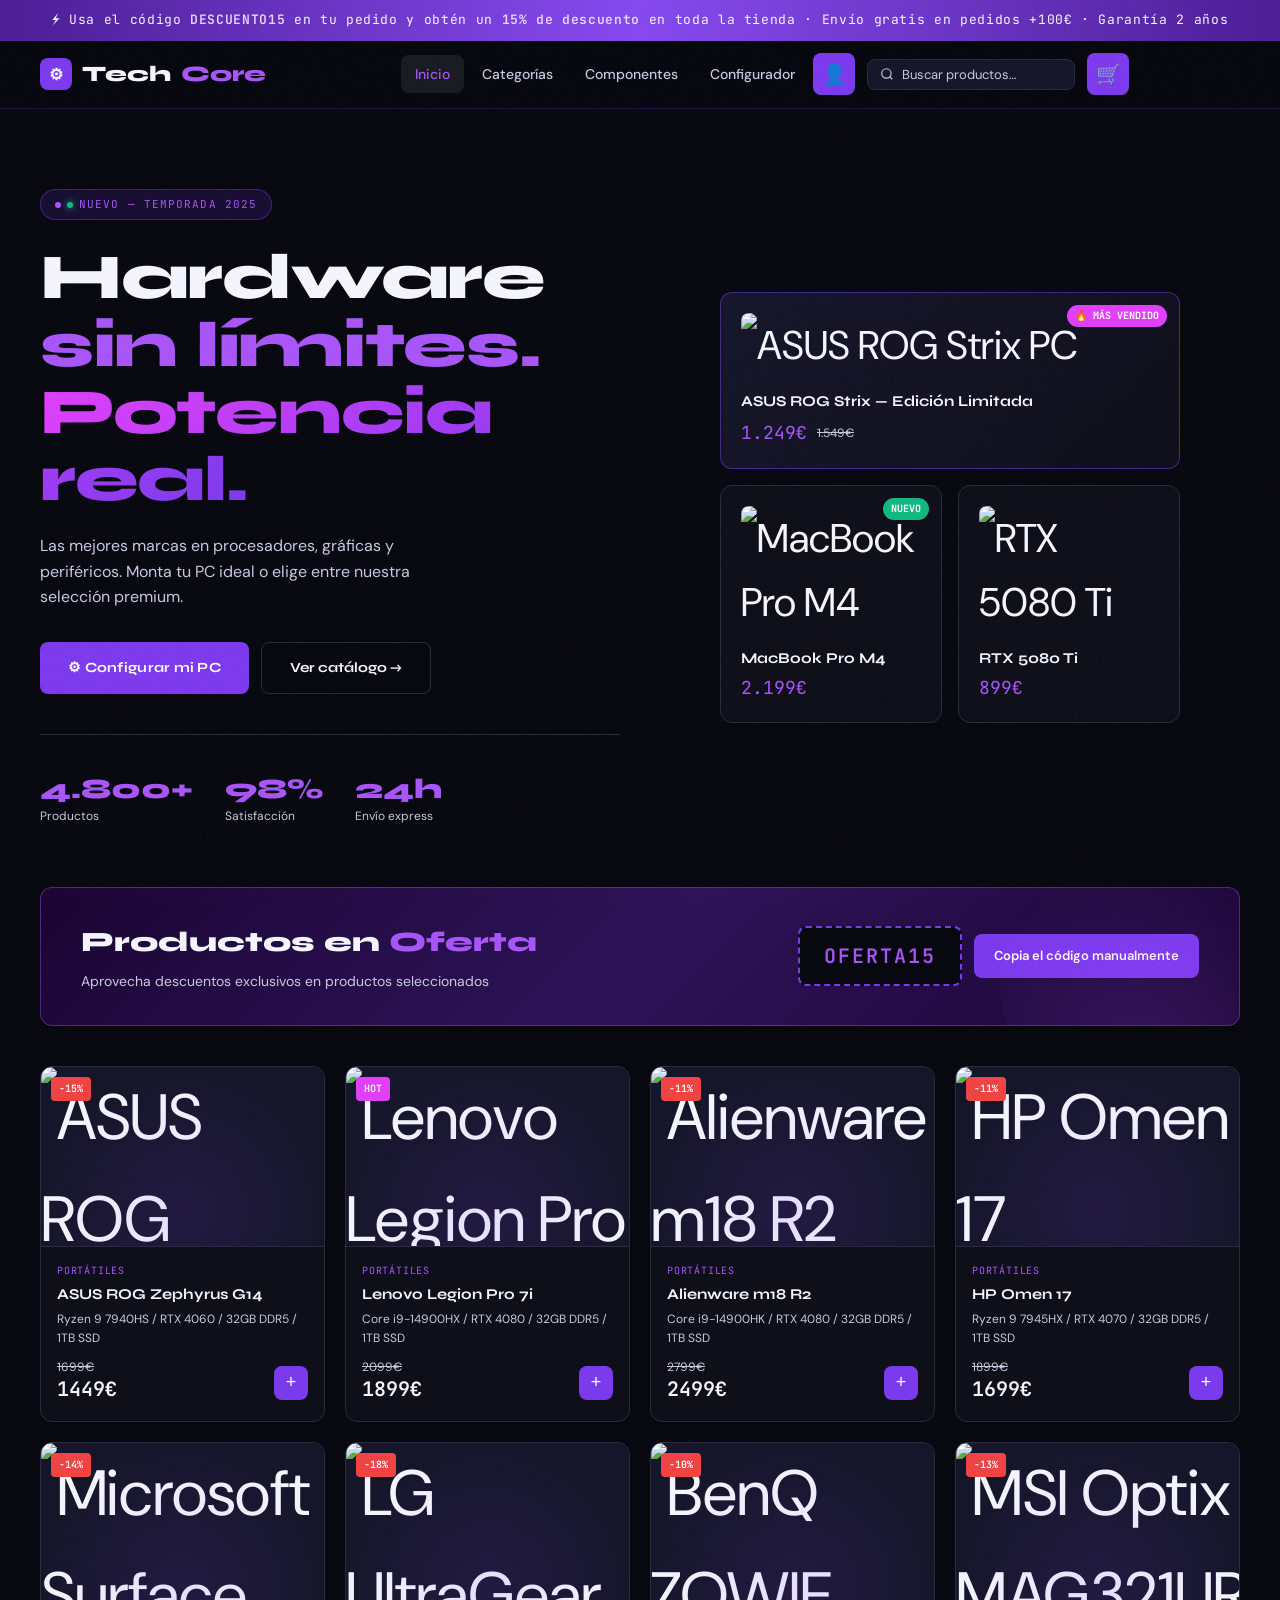
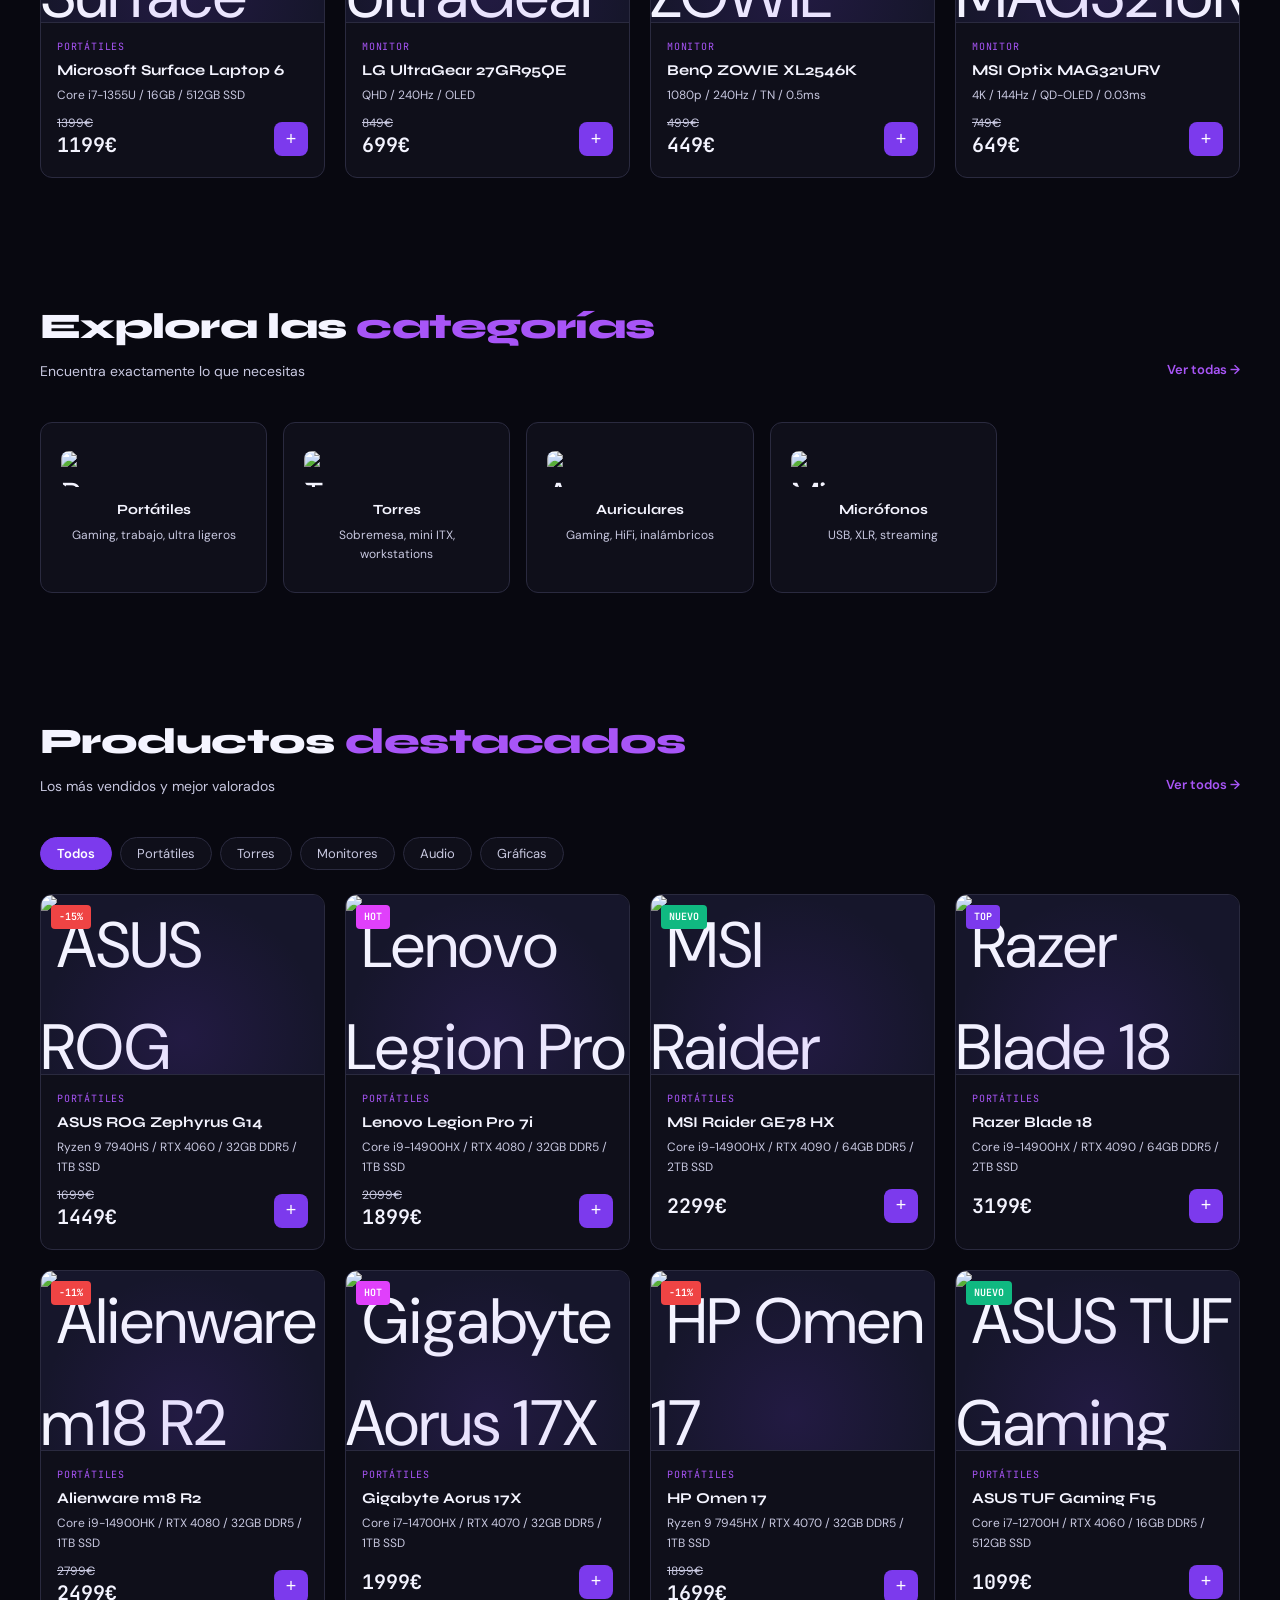
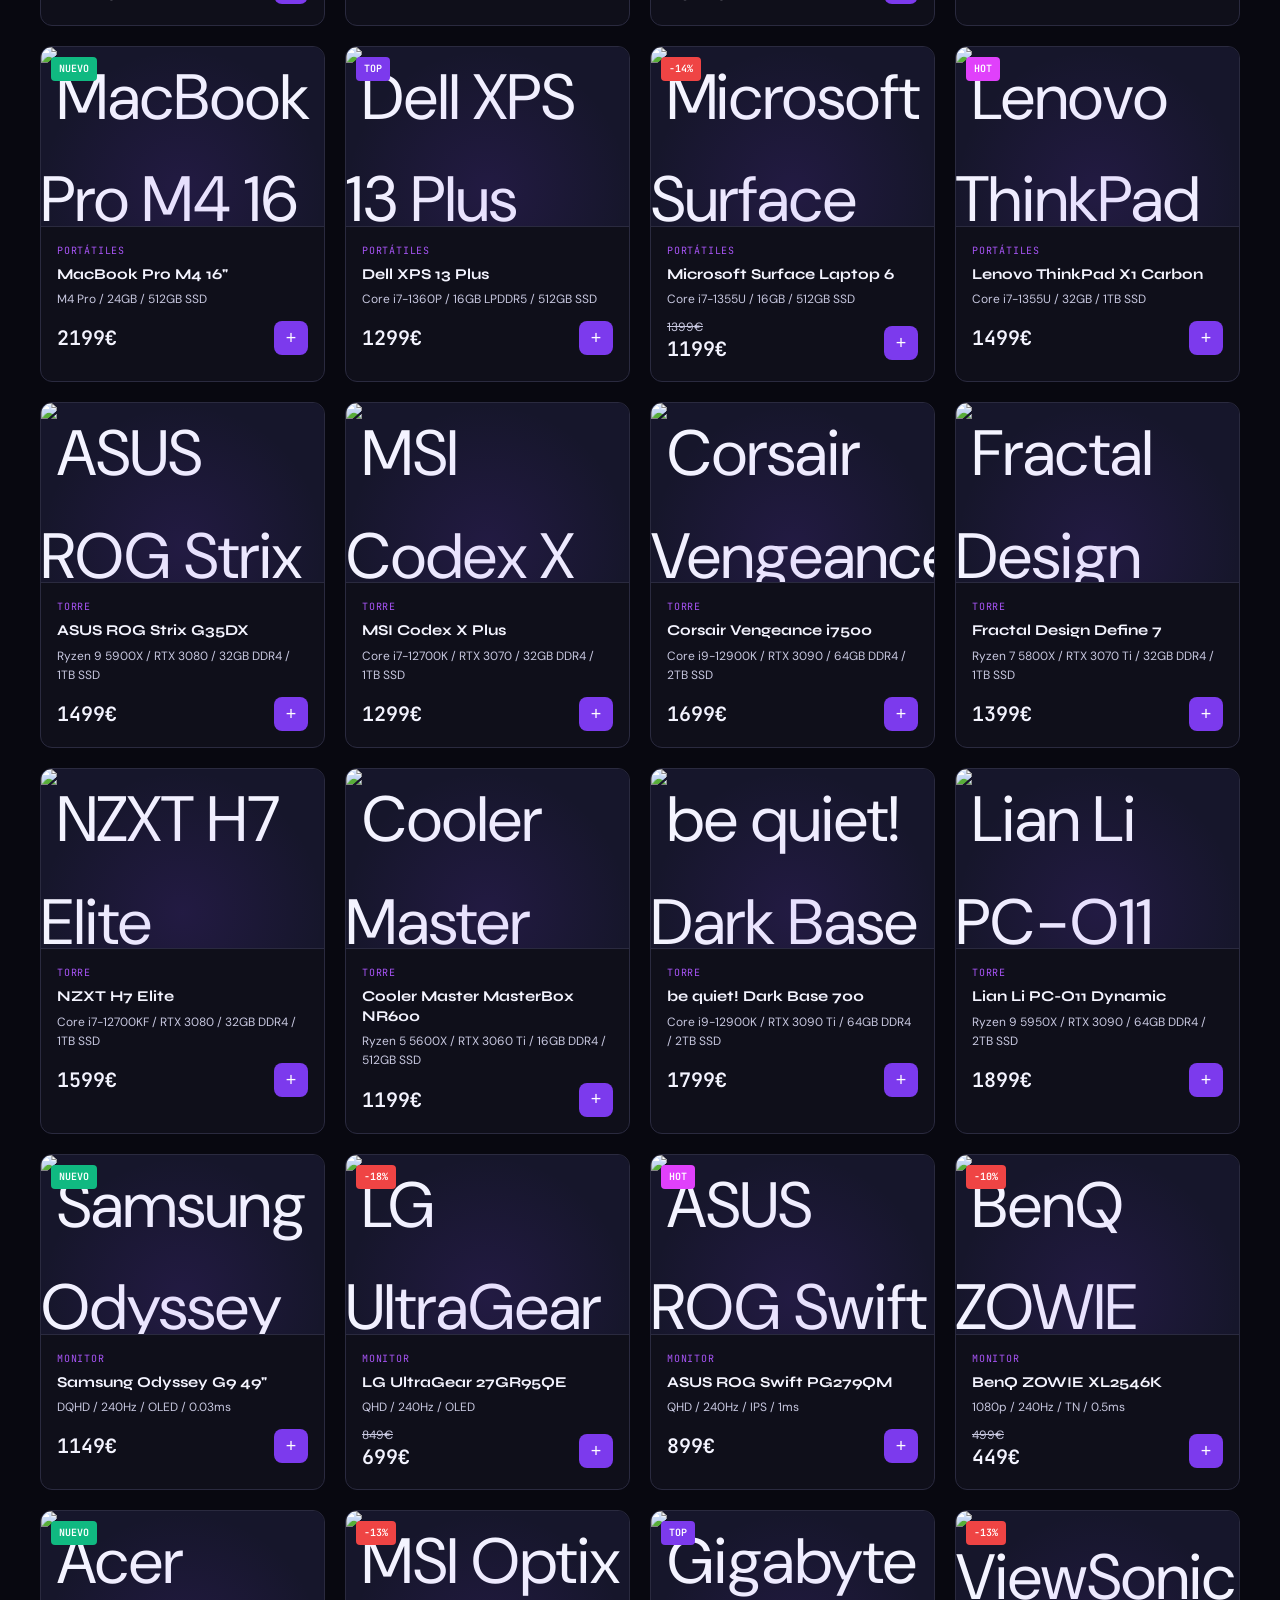
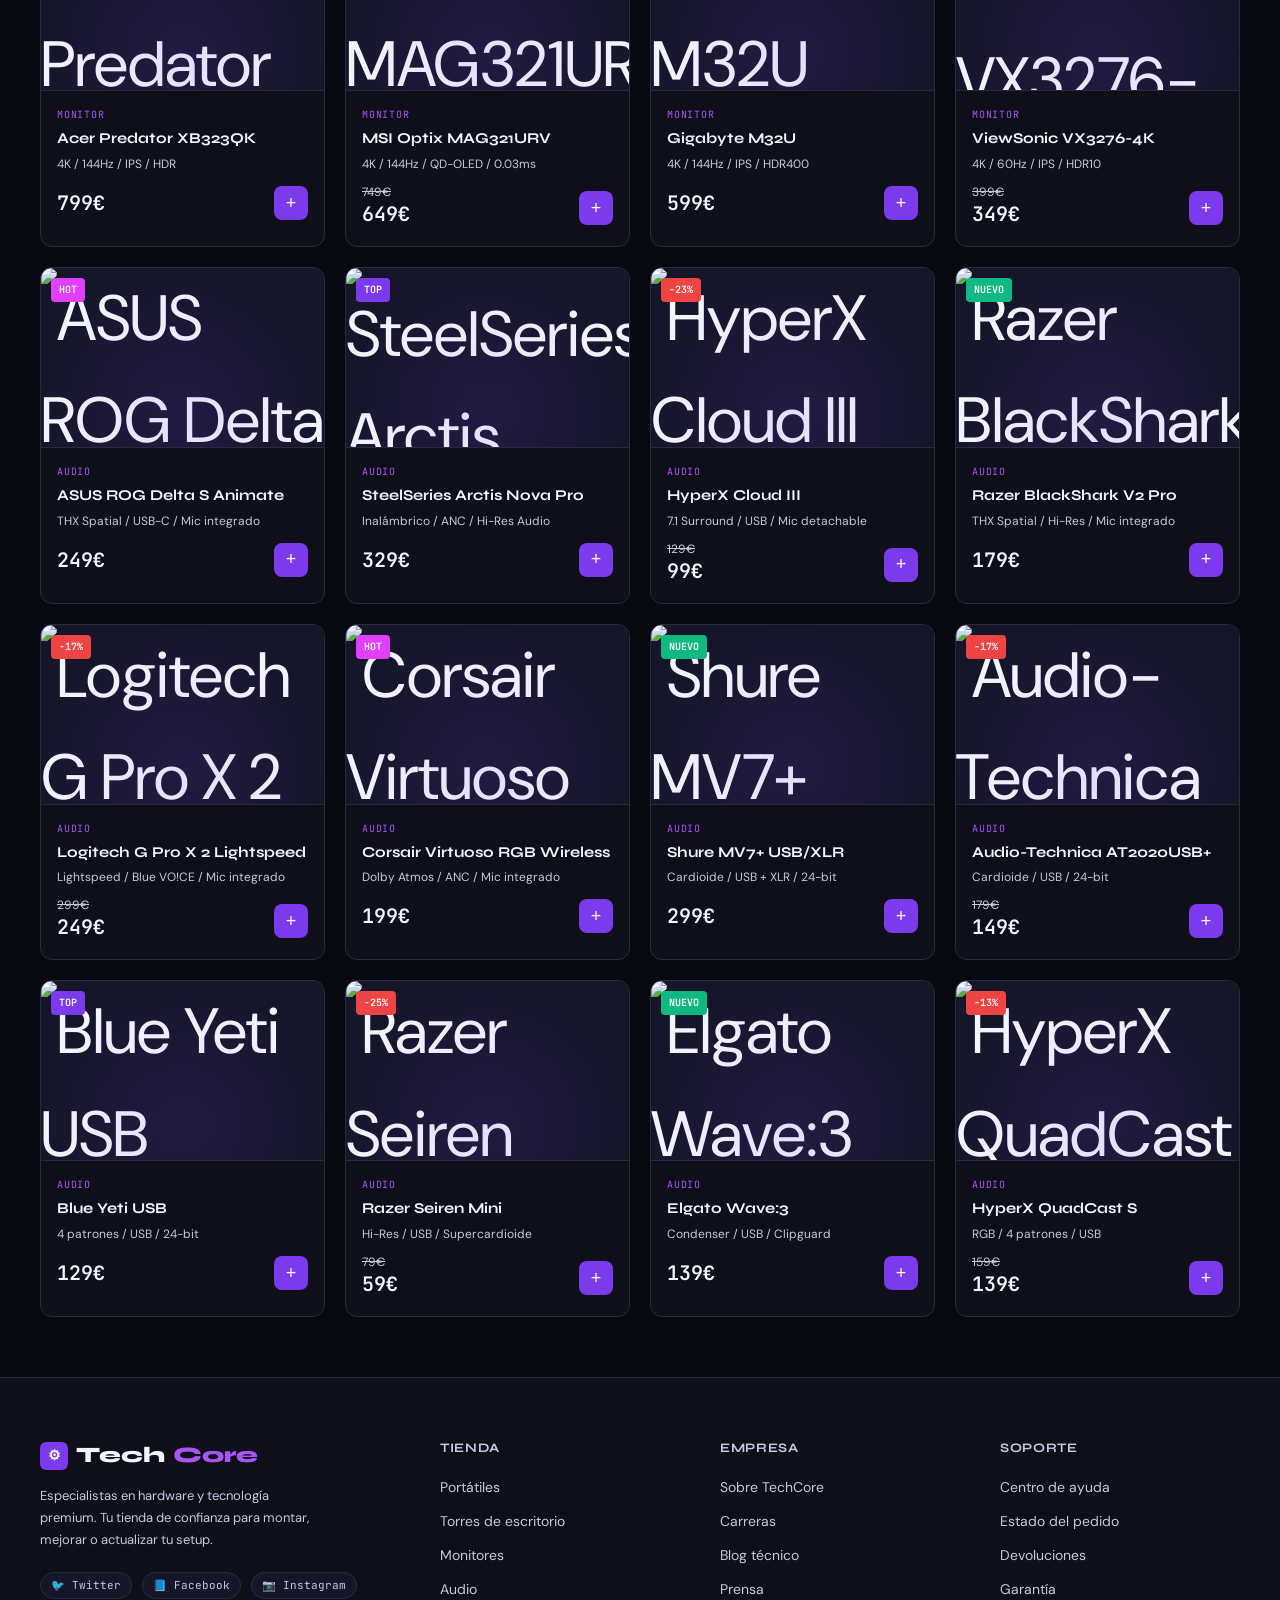
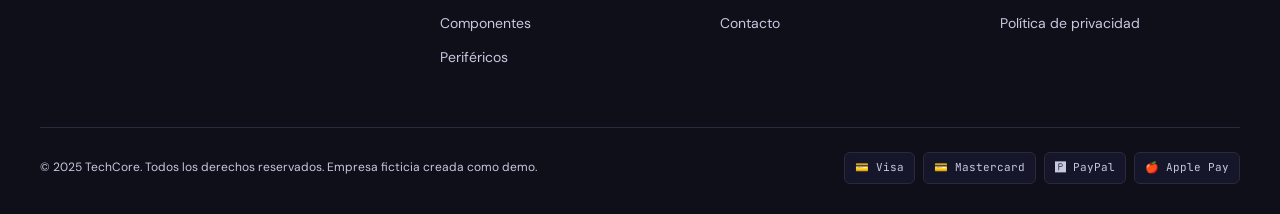
==== index.html @ e8448f56 "subida web" ====
<!DOCTYPE html>
<html lang="es">
<head>
<meta charset="UTF-8">
<meta name="viewport" content="width=device-width, initial-scale=1.0">
<title>TechCore — Hardware Premium</title>
<link rel="preconnect" href="https://fonts.googleapis.com">
<link href="https://fonts.googleapis.com/css2?family=Syne:wght@400;600;700;800&family=DM+Sans:wght@300;400;500&family=JetBrains+Mono:wght@400;600&display=swap" rel="stylesheet">
<link rel="stylesheet" href="header.css">
<style>
  :root {
    --black: #080810;
    --black2: #0f0f1a;
    --black3: #16162b;
    --purple: #7c3aed;
    --purple-light: #9d5af0;
    --purple-glow: #a855f7;
    --purple-dim: #4c1d95;
    --white: #f4f4ff;
    --white-dim: #c8c8e0;
    --gray: #2a2a3f;
    --gray2: #1e1e32;
    --accent: #e040fb;
    --green: #10b981;
    --red: #ef4444;
    --font-display: 'Syne', sans-serif;
    --font-body: 'DM Sans', sans-serif;
    --font-mono: 'JetBrains Mono', monospace;
    --radius: 12px;
    --radius-sm: 8px;
    --shadow: 0 0 40px rgba(124,58,237,0.15);
    --shadow-sm: 0 4px 20px rgba(0,0,0,0.4);
  }

  *, *::before, *::after { box-sizing: border-box; margin: 0; padding: 0; }

  html { scroll-behavior: smooth; }

  body {
    background: var(--black);
    color: var(--white);
    font-family: var(--font-body);
    font-size: 15px;
    line-height: 1.6;
    overflow-x: hidden;
  }

  /* SCROLLBAR */
  ::-webkit-scrollbar { width: 6px; }
  ::-webkit-scrollbar-track { background: var(--black2); }
  ::-webkit-scrollbar-thumb { background: var(--purple); border-radius: 3px; }

  /* ─── NOISE OVERLAY ─── */
  body::before {
    content: '';
    position: fixed;
    inset: 0;
    background-image: url("data:image/svg+xml,%3Csvg viewBox='0 0 256 256' xmlns='http://www.w3.org/2000/svg'%3E%3Cfilter id='noise'%3E%3CfeTurbulence type='fractalNoise' baseFrequency='0.9' numOctaves='4' stitchTiles='stitch'/%3E%3C/filter%3E%3Crect width='100%25' height='100%25' filter='url(%23noise)' opacity='0.04'/%3E%3C/svg%3E");
    pointer-events: none;
    z-index: 9999;
    opacity: 0.4;
  }

  /* ─── PROMO BAR ─── */
  .promo-bar {
    background: linear-gradient(90deg, var(--purple-dim), var(--purple), var(--purple-dim));
    text-align: center;
    padding: 10px 20px;
    font-family: var(--font-mono);
    font-size: 13px;
    letter-spacing: 0.05em;
    color: var(--white);
    position: relative;
    overflow: hidden;
  }
  .promo-bar::before {
    content: '';
    position: absolute;
    inset: 0;
    background: linear-gradient(90deg, transparent, rgba(255,255,255,0.08), transparent);
    animation: shine 3s infinite;
  }
  @keyframes shine {
    0% { transform: translateX(-100%); }
    100% { transform: translateX(100%); }
  }
  .promo-bar span { color: #e9d5ff; font-weight: 600; }

  /* ─── HERO SECTION ─── */
  .hero {
    padding: 80px 40px 60px;
    display: grid;
    grid-template-columns: 1fr 1fr;
    gap: 40px;
    max-width: 1280px;
    margin: 0 auto;
    align-items: center;
    min-height: 580px;
  }

  .hero-text { position: relative; }
  .hero-badge {
    display: inline-flex;
    align-items: center;
    gap: 6px;
    background: rgba(124,58,237,0.15);
    border: 1px solid rgba(124,58,237,0.4);
    border-radius: 100px;
    padding: 6px 14px;
    font-family: var(--font-mono);
    font-size: 11px;
    letter-spacing: 0.1em;
    color: var(--purple-glow);
    text-transform: uppercase;
    margin-bottom: 24px;
  }
  .hero-badge::before {
    content: '';
    width: 6px; height: 6px;
    background: var(--purple-glow);
    border-radius: 50%;
    animation: pulse 2s infinite;
  }
  @keyframes pulse {
    0%, 100% { opacity: 1; transform: scale(1); }
    50% { opacity: 0.4; transform: scale(0.8); }
  }

  .hero-title {
    font-family: var(--font-display);
    font-size: clamp(36px, 5vw, 64px);
    font-weight: 800;
    line-height: 1.05;
    letter-spacing: -0.02em;
    margin-bottom: 20px;
  }
  .hero-title .line2 { color: var(--purple-glow); }
  .hero-title .line3 {
    background: linear-gradient(135deg, var(--accent), var(--purple));
    -webkit-background-clip: text;
    -webkit-text-fill-color: transparent;
    background-clip: text;
  }

  .hero-sub {
    color: var(--white-dim);
    font-size: 16px;
    max-width: 420px;
    margin-bottom: 32px;
  }

  .hero-cta {
    display: flex;
    gap: 12px;
    flex-wrap: wrap;
  }

  .btn-primary {
    background: var(--purple);
    color: white;
    border: none;
    padding: 14px 28px;
    border-radius: var(--radius-sm);
    font-family: var(--font-display);
    font-size: 14px;
    font-weight: 700;
    cursor: pointer;
    text-decoration: none;
    display: inline-flex;
    align-items: center;
    gap: 8px;
    transition: all 0.2s;
    letter-spacing: 0.02em;
  }
  .btn-primary:hover {
    background: var(--purple-light);
    transform: translateY(-2px);
    box-shadow: 0 8px 30px rgba(124,58,237,0.4);
  }

  .btn-secondary {
    background: transparent;
    color: var(--white);
    border: 1px solid var(--gray);
    padding: 14px 28px;
    border-radius: var(--radius-sm);
    font-family: var(--font-display);
    font-size: 14px;
    font-weight: 700;
    cursor: pointer;
    text-decoration: none;
    display: inline-flex;
    align-items: center;
    gap: 8px;
    transition: all 0.2s;
  }
  .btn-secondary:hover { border-color: var(--purple); color: var(--purple-glow); }

  .hero-stats {
    display: flex;
    gap: 32px;
    margin-top: 40px;
    padding-top: 40px;
    border-top: 1px solid var(--gray);
  }
  .hero-stat .val {
    font-family: var(--font-display);
    font-size: 28px;
    font-weight: 800;
    color: var(--purple-glow);
    line-height: 1;
  }
  .hero-stat .label { font-size: 12px; color: var(--white-dim); margin-top: 4px; }

  .hero-visual {
    position: relative;
    display: flex;
    align-items: center;
    justify-content: center;
  }

  .hero-card-grid {
    display: grid;
    grid-template-columns: 1fr 1fr;
    gap: 16px;
    width: 100%;
    max-width: 460px;
  }

  .hero-product-card {
    background: var(--black2);
    border: 1px solid var(--gray);
    border-radius: var(--radius);
    padding: 20px;
    cursor: pointer;
    transition: all 0.25s;
    position: relative;
    overflow: hidden;
  }
  .hero-product-card::before {
    content: '';
    position: absolute;
    inset: 0;
    background: linear-gradient(135deg, rgba(124,58,237,0.08), transparent);
    opacity: 0;
    transition: opacity 0.25s;
  }
  .hero-product-card:hover {
    border-color: var(--purple);
    transform: translateY(-4px);
    box-shadow: var(--shadow);
  }
  .hero-product-card:hover::before { opacity: 1; }
  .hero-product-card.featured {
    grid-column: span 2;
    border-color: rgba(124,58,237,0.5);
    background: linear-gradient(135deg, var(--black3), var(--black2));
  }

  .hpc-emoji { font-size: 40px; margin-bottom: 12px; display: block; }
  .hpc-name { font-family: var(--font-display); font-size: 15px; font-weight: 700; margin-bottom: 4px; }
  .hpc-price { font-family: var(--font-mono); font-size: 18px; color: var(--purple-glow); }
  .hpc-old { font-size: 12px; color: var(--white-dim); text-decoration: line-through; }
  .hpc-badge {
    position: absolute;
    top: 12px; right: 12px;
    background: var(--accent);
    color: white;
    font-size: 10px;
    font-weight: 700;
    padding: 3px 8px;
    border-radius: 100px;
    font-family: var(--font-mono);
  }
  .hpc-add {
    background: var(--purple);
    border: none;
    color: white;
    padding: 7px 14px;
    border-radius: 6px;
    font-size: 12px;
    font-weight: 600;
    cursor: pointer;
    margin-top: 10px;
    transition: background 0.2s;
    font-family: var(--font-body);
  }
  .hpc-add:hover { background: var(--purple-light); }

  /* ─── DISCOUNT SECTION ─── */
  .discount-section {
    margin: 0 40px 60px;
    max-width: 1280px;
    margin-left: auto;
    margin-right: auto;
    padding: 0 40px;
  }

  .discount-banner {
    background: linear-gradient(135deg, #1a0533, #2d1458, #1a0533);
    border: 1px solid rgba(168,85,247,0.4);
    border-radius: var(--radius);
    padding: 32px 40px;
    display: flex;
    align-items: center;
    justify-content: space-between;
    gap: 24px;
    position: relative;
    overflow: hidden;
  }
  .discount-banner::after {
    content: '';
    position: absolute;
    width: 300px; height: 300px;
    background: radial-gradient(circle at 50% 80%, rgba(168,85,247,0.2) 0%, transparent 70%);
    right: -60px; top: -60px;
    border-radius: 50%;
  }

  .discount-left h2 {
    font-family: var(--font-display);
    font-size: 28px;
    font-weight: 800;
    margin-bottom: 6px;
  }
  .discount-left h2 span { color: var(--purple-glow); }
  .discount-left p { color: var(--white-dim); font-size: 14px; }

  .discount-code-box {
    display: flex;
    align-items: center;
    gap: 12px;
  }
  .code-display {
    background: var(--black);
    border: 2px dashed var(--purple);
    border-radius: var(--radius-sm);
    padding: 12px 24px;
    font-family: var(--font-mono);
    font-size: 20px;
    font-weight: 600;
    letter-spacing: 0.1em;
    color: var(--purple-glow);
  }
  .code-copy {
    background: var(--purple);
    border: none;
    color: white;
    padding: 12px 20px;
    border-radius: var(--radius-sm);
    cursor: pointer;
    font-family: var(--font-body);
    font-size: 13px;
    font-weight: 600;
    transition: all 0.2s;
  }
  .code-copy:hover { background: var(--purple-light); }

  /* ─── SECTION HEADER ─── */
  .section-wrap {
    max-width: 1280px;
    margin: 0 auto;
    padding: 60px 40px;
  }

  .section-header {
    display: flex;
    align-items: flex-end;
    justify-content: space-between;
    margin-bottom: 40px;
    gap: 20px;
  }
  .section-header h2 {
    font-family: var(--font-display);
    font-size: clamp(24px, 3vw, 36px);
    font-weight: 800;
    letter-spacing: -0.02em;
  }
  .section-header h2 span { color: var(--purple-glow); }
  .section-header p { color: var(--white-dim); font-size: 14px; margin-top: 4px; }
  .section-header a {
    color: var(--purple-glow);
    text-decoration: none;
    font-size: 13px;
    font-weight: 600;
    flex-shrink: 0;
    display: flex;
    align-items: center;
    gap: 4px;
    border-bottom: 1px solid transparent;
    transition: border-color 0.2s;
  }
  .section-header a:hover { border-color: var(--purple-glow); }

  /* ─── CATEGORIES ─── */
  .cat-grid {
    display: grid;
    grid-template-columns: repeat(5, 1fr);
    gap: 16px;
  }

  .cat-card {
    background: var(--black2);
    border: 1px solid var(--gray);
    border-radius: var(--radius);
    padding: 28px 20px;
    text-align: center;
    cursor: pointer;
    transition: all 0.25s;
    text-decoration: none;
    color: inherit;
    display: block;
  }
  .cat-card:hover {
    border-color: var(--purple);
    background: var(--black3);
    transform: translateY(-4px);
    box-shadow: var(--shadow);
  }
  .cat-card .cat-icon {
    font-size: 36px;
    margin-bottom: 12px;
    display: block;
    filter: grayscale(0);
    transition: transform 0.25s;
  }
  .cat-card:hover .cat-icon { transform: scale(1.15); }
  .cat-card h3 { font-family: var(--font-display); font-size: 14px; font-weight: 700; }
  .cat-card p { color: var(--white-dim); font-size: 12px; margin-top: 4px; }
  .cat-card.has-sub { position: relative; }
  .cat-sub-badge {
    position: absolute;
    top: 10px; right: 10px;
    background: var(--purple-dim);
    color: var(--purple-glow);
    font-size: 9px;
    font-family: var(--font-mono);
    padding: 2px 6px;
    border-radius: 4px;
    font-weight: 600;
  }

  /* ─── PRODUCTS GRID ─── */
  .products-grid {
    display: grid;
    grid-template-columns: repeat(4, 1fr);
    gap: 20px;
  }

  .product-card {
    background: var(--black2);
    border: 1px solid var(--gray);
    border-radius: var(--radius);
    overflow: hidden;
    transition: all 0.25s;
    cursor: pointer;
    position: relative;
  }
  .product-card:hover {
    border-color: var(--purple);
    transform: translateY(-4px);
    box-shadow: var(--shadow);
  }
  .product-card .img-area {
    background: var(--black3);
    height: 180px;
    display: flex;
    align-items: center;
    justify-content: center;
    font-size: 64px;
    border-bottom: 1px solid var(--gray);
    position: relative;
    overflow: hidden;
  }
  .product-card .img-area::after {
    content: '';
    position: absolute;
    inset: 0;
    background: radial-gradient(circle at 50% 80%, rgba(124,58,237,0.12), transparent 70%);
  }
  .product-card .p-badge {
    position: absolute;
    top: 10px; left: 10px;
    font-size: 10px;
    font-family: var(--font-mono);
    font-weight: 600;
    padding: 4px 8px;
    border-radius: 4px;
    z-index: 1;
  }
  .p-badge.sale { background: var(--red); color: white; }
  .p-badge.new { background: var(--green); color: white; }
  .p-badge.hot { background: var(--accent); color: white; }
  .p-badge.top { background: var(--purple); color: white; }

  .product-card .p-info { padding: 16px; }
  .product-card .p-cat {
    font-size: 10px;
    font-family: var(--font-mono);
    color: var(--purple-glow);
    letter-spacing: 0.08em;
    text-transform: uppercase;
    margin-bottom: 6px;
  }
  .product-card .p-name {
    font-family: var(--font-display);
    font-size: 15px;
    font-weight: 700;
    margin-bottom: 6px;
    line-height: 1.3;
  }
  .product-card .p-spec { font-size: 12px; color: var(--white-dim); margin-bottom: 12px; }
  .product-card .p-price-row {
    display: flex;
    align-items: center;
    justify-content: space-between;
    flex-wrap: wrap;
    gap: 8px;
  }
  .p-price {
    font-family: var(--font-mono);
    font-size: 20px;
    font-weight: 600;
    color: var(--white);
  }
  .p-old {
    font-size: 12px;
    color: var(--white-dim);
    text-decoration: line-through;
    display: block;
    line-height: 1;
  }
  .add-cart-btn {
    background: var(--purple);
    border: none;
    color: white;
    width: 34px; height: 34px;
    border-radius: var(--radius-sm);
    cursor: pointer;
    display: flex;
    align-items: center;
    justify-content: center;
    font-size: 18px;
    transition: all 0.2s;
    flex-shrink: 0;
  }
  .add-cart-btn:hover { background: var(--purple-light); transform: scale(1.1); }

  /* ─── FOOTER ─── */
  footer {
    background: var(--black2);
    border-top: 1px solid var(--gray);
    padding: 60px 40px 30px;
  }
  .footer-inner {
    max-width: 1280px;
    margin: 0 auto;
  }
  .footer-top {
    display: grid;
    grid-template-columns: 1.5fr 1fr 1fr 1fr;
    gap: 40px;
    margin-bottom: 48px;
  }
  .footer-brand .footer-logo {
    font-family: var(--font-display);
    font-size: 22px;
    font-weight: 800;
    margin-bottom: 12px;
    display: flex;
    align-items: center;
    gap: 8px;
  }
  .footer-logo .logo-core { color: var(--purple-glow); }
  .footer-brand p { font-size: 13px; color: var(--white-dim); max-width: 280px; line-height: 1.7; }
  .footer-col h4 {
    font-family: var(--font-display);
    font-size: 13px;
    font-weight: 700;
    letter-spacing: 0.05em;
    text-transform: uppercase;
    color: var(--white-dim);
    margin-bottom: 16px;
  }
  .footer-col ul { list-style: none; }
  .footer-col ul li { margin-bottom: 10px; }
  .footer-col ul li a {
    color: var(--white-dim);
    text-decoration: none;
    font-size: 14px;
    transition: color 0.2s;
  }
  .footer-col ul li a:hover { color: var(--purple-glow); }
  .footer-bottom {
    border-top: 1px solid var(--gray);
    padding-top: 24px;
    display: flex;
    justify-content: space-between;
    align-items: center;
    flex-wrap: wrap;
    gap: 12px;
  }
  .footer-bottom p { font-size: 12px; color: var(--white-dim); }
  .footer-badges {
    display: flex;
    gap: 8px;
  }
  .footer-badge {
    background: var(--black3);
    border: 1px solid var(--gray);
    border-radius: 6px;
    padding: 6px 10px;
    font-size: 11px;
    color: var(--white-dim);
    font-family: var(--font-mono);
  }

  /* ─── RESPONSIVE ─── */
  @media (max-width: 1100px) {
    .cat-grid { grid-template-columns: repeat(3, 1fr); }
    .products-grid { grid-template-columns: repeat(3, 1fr); }
  }

  @media (max-width: 860px) {
    nav { padding: 0 20px; gap: 12px; }
    .nav-links { display: none; }
    .search-bar { display: none; }
    .hero { grid-template-columns: 1fr; padding: 40px 20px; min-height: auto; }
    .hero-visual { display: none; }
    .hero-card-grid { grid-template-columns: 1fr 1fr; max-width: 100%; }
    .discount-banner { flex-direction: column; padding: 24px 20px; text-align: center; }
    .section-wrap { padding: 40px 20px; }
    .cat-grid { grid-template-columns: repeat(2, 1fr); }
    .products-grid { grid-template-columns: repeat(2, 1fr); }
    .footer-top { grid-template-columns: 1fr 1fr; }
  }

  @media (max-width: 480px) {
    .hero-title { font-size: 32px; }
    .products-grid { grid-template-columns: 1fr; }
    .cat-grid { grid-template-columns: repeat(2, 1fr); }
    .cart-panel { width: 100vw; }
    .hero-card-grid { grid-template-columns: 1fr; }
    .hero-product-card.featured { grid-column: span 1; }
  }

  /* ─── UTILITY ─── */
  .glow-dot {
    width: 6px; height: 6px;
    background: var(--green);
    border-radius: 50%;
    box-shadow: 0 0 6px var(--green);
    display: inline-block;
    flex-shrink: 0;
  }

  .separator {
    border: none;
    border-top: 1px solid var(--gray);
    margin: 0;
  }

  .chip {
    display: inline-flex;
    align-items: center;
    gap: 4px;
    background: var(--black3);
    border: 1px solid var(--gray);
    border-radius: 100px;
    padding: 4px 10px;
    font-size: 11px;
    font-family: var(--font-mono);
    color: var(--white-dim);
  }

  /* Mobile nav toggle */
  .mobile-menu-btn {
    display: none;
    background: var(--black3);
    border: 1px solid var(--gray);
    color: var(--white);
    width: 42px; height: 42px;
    border-radius: var(--radius-sm);
    cursor: pointer;
    align-items: center;
    justify-content: center;
    font-size: 20px;
  }
  @media (max-width: 860px) { .mobile-menu-btn { display: flex; } }

  /* Filter tabs */
  .filter-tabs {
    display: flex;
    gap: 8px;
    margin-bottom: 24px;
    flex-wrap: wrap;
  }
  .filter-tab {
    background: var(--black2);
    border: 1px solid var(--gray);
    color: var(--white-dim);
    padding: 7px 16px;
    border-radius: 100px;
    font-size: 13px;
    cursor: pointer;
    transition: all 0.2s;
    font-family: var(--font-body);
  }
  .filter-tab:hover { border-color: var(--purple); color: var(--white); }
  .filter-tab.active {
    background: var(--purple);
    border-color: var(--purple);
    color: white;
    font-weight: 600;
  }

  /* Scroll reveal */
  .reveal {
    opacity: 0;
    transform: translateY(24px);
    transition: opacity 0.5s ease, transform 0.5s ease;
  }
  .reveal.visible { opacity: 1; transform: translateY(0); }

  /* ─── CART MODAL ─── */
  .cart-overlay {
    position: fixed;
    inset: 0;
    background: rgba(0,0,0,0.7);
    backdrop-filter: blur(8px);
    z-index: 5000;
    display: flex;
    align-items: flex-start;
    justify-content: flex-end;
    opacity: 0;
    pointer-events: none;
    transition: opacity 0.3s;
  }
  .cart-overlay.open { opacity: 1; pointer-events: all; }

  .cart-panel {
    background: var(--black2);
    width: 400px;
    height: 100vh;
    border-left: 1px solid var(--gray);
    display: flex;
    flex-direction: column;
    transform: translateX(100%);
    transition: transform 0.3s cubic-bezier(0.4, 0, 0.2, 1);
    overflow: hidden;
  }
  .cart-overlay.open .cart-panel { transform: translateX(0); }

  .cart-head {
    padding: 20px 24px;
    border-bottom: 1px solid var(--gray);
    display: flex;
    align-items: center;
    justify-content: space-between;
  }
  .cart-head h3 { font-family: var(--font-display); font-size: 18px; font-weight: 800; }
  .cart-close {
    background: var(--black3);
    border: 1px solid var(--gray);
    color: var(--white);
    width: 32px; height: 32px;
    border-radius: var(--radius-sm);
    cursor: pointer;
    display: flex; align-items: center; justify-content: center;
    font-size: 18px;
    transition: all 0.2s;
  }
  .cart-close:hover { border-color: var(--purple); color: var(--purple-glow); }

  .cart-items {
    flex: 1;
    overflow-y: auto;
    padding: 16px 24px;
  }
  .cart-empty {
    text-align: center;
    padding: 60px 20px;
    color: var(--white-dim);
  }
  .cart-empty .empty-icon { font-size: 48px; margin-bottom: 12px; }
  .cart-empty p { font-size: 14px; }

  .cart-item {
    display: flex;
    gap: 12px;
    padding: 12px 0;
    border-bottom: 1px solid rgba(255,255,255,0.05);
    align-items: flex-start;
  }
  .cart-item .ci-icon {
    width: 52px; height: 52px;
    background: var(--black3);
    border: 1px solid var(--gray);
    border-radius: var(--radius-sm);
    display: flex;
    align-items: center;
    justify-content: center;
    font-size: 24px;
    flex-shrink: 0;
  }
  .cart-item .ci-info { flex: 1; }
  .cart-item .ci-name { font-family: var(--font-display); font-size: 14px; font-weight: 700; margin-bottom: 4px; }
  .cart-item .ci-price { font-family: var(--font-mono); font-size: 14px; color: var(--purple-glow); }
  .cart-item .ci-qty {
    display: flex;
    align-items: center;
    gap: 8px;
    margin-top: 8px;
  }
  .qty-btn {
    background: var(--black3);
    border: 1px solid var(--gray);
    color: var(--white);
    width: 24px; height: 24px;
    border-radius: 4px;
    cursor: pointer;
    display: flex; align-items: center; justify-content: center;
    font-size: 14px;
    transition: border-color 0.2s;
  }
  .qty-btn:hover { border-color: var(--purple); }
  .qty-num { font-family: var(--font-mono); font-size: 13px; min-width: 20px; text-align: center; }
  .ci-remove {
    background: none;
    border: none;
    color: var(--white-dim);
    cursor: pointer;
    font-size: 16px;
    padding: 4px;
    transition: color 0.2s;
    align-self: center;
  }
  .ci-remove:hover { color: var(--red); }

  .cart-footer {
    padding: 20px 24px;
    border-top: 1px solid var(--gray);
  }
  .cart-coupon {
    display: flex;
    gap: 8px;
    margin-bottom: 16px;
  }
  .cart-coupon input {
    flex: 1;
    background: var(--black3);
    border: 1px solid var(--gray);
    border-radius: var(--radius-sm);
    color: var(--white);
    padding: 9px 12px;
    font-family: var(--font-mono);
    font-size: 12px;
    outline: none;
    text-transform: uppercase;
    transition: border-color 0.2s;
  }
  .cart-coupon input:focus { border-color: var(--purple); }
  .cart-coupon input.valid { border-color: var(--green); }
  .cart-coupon button {
    background: var(--black3);
    border: 1px solid var(--gray);
    color: var(--white);
    padding: 9px 14px;
    border-radius: var(--radius-sm);
    cursor: pointer;
    font-size: 12px;
    font-weight: 600;
    transition: all 0.2s;
  }
  .cart-coupon button:hover { border-color: var(--purple); }

  .cart-total {
    display: flex;
    justify-content: space-between;
    align-items: center;
    margin-bottom: 16px;
  }
  .cart-total-label { font-family: var(--font-display); font-weight: 700; font-size: 16px; }
  .cart-total-val { font-family: var(--font-mono); font-size: 24px; font-weight: 600; }
  .cart-discount-msg {
    font-size: 12px;
    color: var(--green);
    font-family: var(--font-mono);
    margin-bottom: 12px;
    display: none;
  }
  .cart-discount-msg.visible { display: block; }

  .checkout-btn {
    width: 100%;
    background: linear-gradient(135deg, var(--purple), var(--purple-light));
    border: none;
    color: white;
    padding: 16px;
    border-radius: var(--radius-sm);
    font-family: var(--font-display);
    font-size: 16px;
    font-weight: 800;
    cursor: pointer;
    transition: all 0.2s;
  }
  .checkout-btn:hover {
    box-shadow: 0 8px 30px rgba(124,58,237,0.5);
    transform: translateY(-1px);
  }

  /* ─── TOAST ─── */
  .toast {
    position: fixed;
    bottom: 24px;
    right: 24px;
    background: var(--black2);
    border: 1px solid var(--purple);
    border-radius: var(--radius);
    padding: 12px 20px;
    font-family: var(--font-body);
    font-size: 14px;
    color: var(--white);
    z-index: 9000;
    display: flex;
    align-items: center;
    gap: 10px;
    transform: translateY(80px);
    opacity: 0;
    transition: all 0.3s cubic-bezier(0.4, 0, 0.2, 1);
    box-shadow: 0 8px 30px rgba(0,0,0,0.4);
  }
  .toast.show { transform: translateY(0); opacity: 1; }
  .toast .toast-icon { font-size: 18px; }
</style>
</head>
<body>

<div id="site-header"></div>



<!-- HERO -->
<section id="inicio" class="hero">
  <div class="hero-text reveal">
    <div class="hero-badge">
      <span class="glow-dot"></span>
      Nuevo — Temporada 2025
    </div>
    <h1 class="hero-title">
      Hardware<br>
      <span class="line2">sin límites.</span><br>
      <span class="line3">Potencia real.</span>
    </h1>
    <p class="hero-sub">
      Las mejores marcas en procesadores, gráficas y periféricos. Monta tu PC ideal o elige entre nuestra selección premium.
    </p>
    <div class="hero-cta">
      <a href="configurador.html" class="btn-primary">⚙ Configurar mi PC</a>
      <a href="categorias.html" class="btn-secondary">Ver catálogo →</a>
    </div>
    <div class="hero-stats">
      <div class="hero-stat">
        <div class="val">4.800+</div>
        <div class="label">Productos</div>
      </div>
      <div class="hero-stat">
        <div class="val">98%</div>
        <div class="label">Satisfacción</div>
      </div>
      <div class="hero-stat">
        <div class="val">24h</div>
        <div class="label">Envío express</div>
      </div>
    </div>
  </div>

  <div class="hero-visual reveal">
    <div class="hero-card-grid">
      <div class="hero-product-card featured">
        <span class="hpc-badge">🔥 MÁS VENDIDO</span>
        <img src="https://laptopmedia.com/wp-content/uploads/2023/01/3-4-e1672813305688.jpg" alt="ASUS ROG Strix PC" class="hpc-emoji" style="width:100%; height:auto; border-radius:8px; margin-bottom:12px;">
        <div class="hpc-name">ASUS ROG Strix — Edición Limitada</div>
        <div style="display:flex;align-items:center;gap:10px;margin-top:6px">
          <div class="hpc-price">1.249€</div>
          <div class="hpc-old">1.549€</div>
        </div>
      </div>
      <div class="hero-product-card">
        <span class="hpc-badge" style="background:var(--green)">NUEVO</span>
        <img src="https://cdn.mos.cms.futurecdn.net/iX27XYGnXkrcuVwFFAfmxf.jpg" alt="MacBook Pro M4" class="hpc-emoji" style="width:100%; height:auto; border-radius:8px; margin-bottom:12px;">
        <div class="hpc-name">MacBook Pro M4</div>
        <div class="hpc-price">2.199€</div>
      </div>
      <div class="hero-product-card">
        <img src="https://storage-asset.msi.com/global/picture/news/2025/vga/expert-20250805-2.jpg" alt="RTX 5080 Ti" class="hpc-emoji" style="width:100%; height:auto; border-radius:8px; margin-bottom:12px;">
        <div class="hpc-name">RTX 5080 Ti</div>
        <div class="hpc-price">899€</div>
      </div>
    </div>
  </div>
</section>

<!-- DISCOUNT BANNER -->
<div id="ofertas" class="discount-section">
  <div class="discount-banner reveal">
    <div class="discount-left">
      <h2>Productos en <span>Oferta</span></h2>
      <p>Aprovecha descuentos exclusivos en productos seleccionados</p>
    </div>
    <div class="discount-code-box">
      <div class="code-display">OFERTA15</div>
      <div class="code-copy" style="cursor:default;">Copia el código manualmente</div>
    </div>
  </div>

  <!-- OFFER PRODUCTS GRID -->
  <div class="products-grid reveal" id="offersGrid" style="margin-top: 40px;">
    <!-- Products inserted by JS -->
  </div>
</div>

<!-- CATEGORIES -->
<section id="categorias" class="section-wrap">
  <div class="section-header reveal">
    <div>
      <h2>Explora las <span>categorías</span></h2>
      <p>Encuentra exactamente lo que necesitas</p>
    </div>
    <a href="categorias.html">Ver todas →</a>
  </div>

  <div class="cat-grid reveal" id="laptops">
    <a class="cat-card" href="categorias.html?cat=laptop">
      <img src="https://images.unsplash.com/photo-1517336714731-489689fd1ca8?auto=format&fit=crop&w=300&q=80" alt="Portátiles" class="cat-icon" style="width:36px; height:36px; border-radius:8px; object-fit:cover;">
      <h3>Portátiles</h3>
      <p>Gaming, trabajo, ultra ligeros</p>
    </a>
    <a class="cat-card" href="categorias.html?cat=desktop" id="torres">
      <img src="https://images.unsplash.com/photo-1587202372775-e229f172b9d7?auto=format&fit=crop&w=300&q=80" alt="Torres" class="cat-icon" style="width:36px; height:36px; border-radius:8px; object-fit:cover;">
      <h3>Torres</h3>
      <p>Sobremesa, mini ITX, workstations</p>
    </a>
    <a class="cat-card" href="categorias.html?cat=auriculares">
      <img src="https://m.media-amazon.com/images/I/51nhrPNl63L._AC_.jpg" alt="Auriculares" class="cat-icon" style="width:36px; height:36px; border-radius:8px; object-fit:cover;">
      <h3>Auriculares</h3>
      <p>Gaming, HiFi, inalámbricos</p>
    </a>
    <a class="cat-card" href="categorias.html?cat=microfonos" id="audio">
      <img src="https://m.media-amazon.com/images/I/71QclY4ig4L._AC_SL1500_.jpg" alt="Micrófonos" class="cat-icon" style="width:36px; height:36px; border-radius:8px; object-fit:cover;">
      <h3>Micrófonos</h3>
      <p>USB, XLR, streaming</p>
    </a>
  </div>
</section>

<!-- FEATURED PRODUCTS -->
<section id="productos" class="section-wrap">
  <div class="section-header reveal">
    <div>
      <h2>Productos <span>destacados</span></h2>
      <p>Los más vendidos y mejor valorados</p>
    </div>
    <a href="categorias.html">Ver todos →</a>
  </div>

  <div class="filter-tabs reveal">
    <button class="filter-tab active" onclick="filterProducts('all', this)">Todos</button>
    <button class="filter-tab" onclick="filterProducts('laptop', this)">Portátiles</button>
    <button class="filter-tab" onclick="filterProducts('desktop', this)">Torres</button>
    <button class="filter-tab" onclick="filterProducts('monitor', this)">Monitores</button>
    <button class="filter-tab" onclick="filterProducts('audio', this)">Audio</button>
    <button class="filter-tab" onclick="filterProducts('gpu', this)">Gráficas</button>
  </div>

  <div class="products-grid reveal" id="productsGrid">
    <!-- Products inserted by JS -->
  </div>
</section>

<!-- FOOTER -->
<footer>
  <div class="footer-inner">
    <div class="footer-top">
      <div class="footer-brand">
        <div class="footer-logo">
          <span style="background:var(--purple);width:28px;height:28px;border-radius:6px;display:flex;align-items:center;justify-content:center;font-size:14px">⚙</span>
          Tech<span class="logo-core">Core</span>
        </div>
        <p>Especialistas en hardware y tecnología premium. Tu tienda de confianza para montar, mejorar o actualizar tu setup.</p>
        <div style="display:flex;gap:10px;margin-top:20px">
          <span class="chip">🐦 Twitter</span>
          <span class="chip">📘 Facebook</span>
          <span class="chip">📷 Instagram</span>
        </div>
      </div>
      <div class="footer-col">
        <h4>Tienda</h4>
        <ul>
          <li><a href="categorias.html">Portátiles</a></li>
          <li><a href="categorias.html">Torres de escritorio</a></li>
          <li><a href="categorias.html">Monitores</a></li>
          <li><a href="categorias.html">Audio</a></li>
          <li><a href="componentes.html">Componentes</a></li>
          <li><a href="categorias.html">Periféricos</a></li>
        </ul>
      </div>
      <div class="footer-col">
        <h4>Empresa</h4>
        <ul>
          <li><a href="#">Sobre TechCore</a></li>
          <li><a href="#">Carreras</a></li>
          <li><a href="#">Blog técnico</a></li>
          <li><a href="#">Prensa</a></li>
          <li><a href="#">Contacto</a></li>
        </ul>
      </div>
      <div class="footer-col">
        <h4>Soporte</h4>
        <ul>
          <li><a href="#">Centro de ayuda</a></li>
          <li><a href="#">Estado del pedido</a></li>
          <li><a href="#">Devoluciones</a></li>
          <li><a href="#">Garantía</a></li>
          <li><a href="#">Política de privacidad</a></li>
        </ul>
      </div>
    </div>
    <div class="footer-bottom">
      <p>© 2025 TechCore. Todos los derechos reservados. Empresa ficticia creada como demo.</p>
      <div class="footer-badges">
        <span class="footer-badge">💳 Visa</span>
        <span class="footer-badge">💳 Mastercard</span>
        <span class="footer-badge">🅿 PayPal</span>
        <span class="footer-badge">🍎 Apple Pay</span>
      </div>
    </div>
  </div>
</footer>

<!-- TOAST -->
<div class="toast" id="toast">
  <span class="toast-icon" id="toastIcon">✅</span>
  <span id="toastMsg">Producto añadido</span>
</div>

<script>
/* ═══════════════════════════════════════════════
   DATA
═══════════════════════════════════════════════ */
const products = [
  // LAPTOPS - Gaming
  { id:1, name:'ASUS ROG Zephyrus G14', cat:'laptop', icon:'💻', price:1449, oldPrice:1699, spec:'Ryzen 9 7940HS / RTX 4060 / 32GB DDR5 / 1TB SSD', badge:'sale', badgeText:'−15%', img:'https://assetsio.reedpopcdn.com/asus-rog-zephyrus-g14-2022-(1).jpg?width=1920&height=1920&fit=bounds&quality=80&format=jpg&auto=webp' },
  { id:2, name:'Lenovo Legion Pro 7i', cat:'laptop', icon:'💻', price:1899, oldPrice:2099, spec:'Core i9-14900HX / RTX 4080 / 32GB DDR5 / 1TB SSD', badge:'hot', badgeText:'HOT', img:'https://owp.klarna.com/product/1280x1280/3261898207/Lenovo-Legion-Pro-7i-16-Inch-Gaming-Laptop.jpg?ph=true' },
  { id:3, name:'MSI Raider GE78 HX', cat:'laptop', icon:'💻', price:2299, spec:'Core i9-14900HX / RTX 4090 / 64GB DDR5 / 2TB SSD', badge:'new', badgeText:'NUEVO', img:'https://asset.msi.com/resize/image/global/product/product_1672908802e6dc93a38aafea06fc3188ccfcba12cf.png62405b38c58fe0f07fcef2367d8a9ba1/1024.png' },
  { id:4, name:'Razer Blade 18', cat:'laptop', icon:'💻', price:3199, spec:'Core i9-14900HX / RTX 4090 / 64GB DDR5 / 2TB SSD', badge:'top', badgeText:'TOP', img:'https://d2cdo4blch85n8.cloudfront.net/wp-content/uploads/2024/05/Razer-Blade-18-Gaming-Laptop-2024.jpg' },
  { id:5, name:'Alienware m18 R2', cat:'laptop', icon:'💻', price:2499, oldPrice:2799, spec:'Core i9-14900HK / RTX 4080 / 32GB DDR5 / 1TB SSD', badge:'sale', badgeText:'−11%', img:'https://m.media-amazon.com/images/I/71cXdhZg-BL._AC_.jpg' },
  { id:6, name:'Gigabyte Aorus 17X', cat:'laptop', icon:'💻', price:1999, spec:'Core i7-14700HX / RTX 4070 / 32GB DDR5 / 1TB SSD', badge:'hot', badgeText:'HOT', img:'https://bridge2list.co.uk/wp-content/uploads/2025/03/gigabyte-aorus-17x-azf-gaming-laptop-173-inch-240hz-qhd-i9-13980hx-rtx.jpg' },
  { id:7, name:'HP Omen 17', cat:'laptop', icon:'💻', price:1699, oldPrice:1899, spec:'Ryzen 9 7945HX / RTX 4070 / 32GB DDR5 / 1TB SSD', badge:'sale', badgeText:'−11%', img:'https://laptopmedia.com/wp-content/uploads/2017/11/HP-OMEN-17.jpg' },
  { id:8, name:'ASUS TUF Gaming F15', cat:'laptop', icon:'💻', price:1099, spec:'Core i7-12700H / RTX 4060 / 16GB DDR5 / 512GB SSD', badge:'new', badgeText:'NUEVO', img:'https://media.karousell.com/media/photos/products/2026/4/12/asus_tuf_f15_gaming_laptop_i5__1775961272_47eb7e34_progressive.jpg' },

  // LAPTOPS - Business/Ultrabook
  { id:9, name:'MacBook Pro M4 16"', cat:'laptop', icon:'💻', price:2199, spec:'M4 Pro / 24GB / 512GB SSD', badge:'new', badgeText:'NUEVO', img:'https://helios-i.mashable.com/imagery/reviews/03QvKJtPc89dI0PqdpvDTlP/images-9.fill.size_2000x1125.v1730960601.jpg' },
  { id:10, name:'Dell XPS 13 Plus', cat:'laptop', icon:'💻', price:1299, spec:'Core i7-1360P / 16GB LPDDR5 / 512GB SSD', badge:'top', badgeText:'TOP', img:'https://www.img4.cz/www/img/imgsticode?code=NOTD52190' },
  { id:11, name:'Microsoft Surface Laptop 6', cat:'laptop', icon:'💻', price:1199, oldPrice:1399, spec:'Core i7-1355U / 16GB / 512GB SSD', badge:'sale', badgeText:'−14%', img:'https://www.notebookcheck.net/fileadmin/Notebooks/News/_nc4/surface-laptop-6-for-business-header.jpg' },
  { id:12, name:'Lenovo ThinkPad X1 Carbon', cat:'laptop', icon:'💻', price:1499, spec:'Core i7-1355U / 32GB / 1TB SSD', badge:'hot', badgeText:'HOT', img:'https://www.notebookcheck.net/fileadmin/Notebooks/Lenovo/ThinkPad_X1_Carbon_Gen_13_Aura_Edition/thinkpad_X1Carbon_G13_teaser.JPG' },

  // DESKTOPS - Prebuilt PCs
  { id:13, name:'ASUS ROG Strix G35DX', cat:'desktop', icon:'🖥', price:1499, spec:'Ryzen 9 5900X / RTX 3080 / 32GB DDR4 / 1TB SSD', img:'https://content.etilize.com/Alternate-Image1/1067116835.jpg' },
  { id:14, name:'MSI Codex X Plus', cat:'desktop', icon:'🖥', price:1299, spec:'Core i7-12700K / RTX 3070 / 32GB DDR4 / 1TB SSD', img:'https://asset.msi.com/resize/image/global/product/product_6_20181017114758_5bc6b0eece530.png62405b38c58fe0f07fcef2367d8a9ba1/1024.png' },
  { id:15, name:'Corsair Vengeance i7500', cat:'desktop', icon:'🖥', price:1699, spec:'Core i9-12900K / RTX 3090 / 64GB DDR4 / 2TB SSD', img:'https://m.media-amazon.com/images/I/71l88OBZLIL.jpg' },
  { id:16, name:'Fractal Design Define 7', cat:'desktop', icon:'🖥', price:1399, spec:'Ryzen 7 5800X / RTX 3070 Ti / 32GB DDR4 / 1TB SSD', img:'https://media.ldlc.com/r1600/ld/products/00/05/61/02/LD0005610251_2.jpg' },
  { id:17, name:'NZXT H7 Elite', cat:'desktop', icon:'🖥', price:1599, spec:'Core i7-12700KF / RTX 3080 / 32GB DDR4 / 1TB SSD', img:'https://images10.newegg.com/BizIntell/item/Cables/Cables%20-%20Internal%20Power%20Cables/2AM-000T-001T6/a1.jpg' },
  { id:18, name:'Cooler Master MasterBox NR600', cat:'desktop', icon:'🖥', price:1199, spec:'Ryzen 5 5600X / RTX 3060 Ti / 16GB DDR4 / 512GB SSD', img:'https://storage.tweakreviews.com/keyboard/Cooler%20Master%20Masterbox%20NR600/Masterbox%20NR600%20miditower.jpg' },
  { id:19, name:'be quiet! Dark Base 700', cat:'desktop', icon:'🖥', price:1799, spec:'Core i9-12900K / RTX 3090 Ti / 64GB DDR4 / 2TB SSD', img:'https://tse1.mm.bing.net/th/id/OIP.SBnN6tvtjKWsyl2w121_rQHaHa?rs=1&pid=ImgDetMain&o=7&rm=3' },
  { id:20, name:'Lian Li PC-O11 Dynamic', cat:'desktop', icon:'🖥', price:1899, spec:'Ryzen 9 5950X / RTX 3090 / 64GB DDR4 / 2TB SSD', img:'https://tse4.mm.bing.net/th/id/OIP.mrz97mxk0AlHutozBQdPIgHaHa?rs=1&pid=ImgDetMain&o=7&rm=3' },

  // MONITORES
  { id:21, name:'Samsung Odyssey G9 49"', cat:'monitor', icon:'🖥️', price:1149, spec:'DQHD / 240Hz / OLED / 0.03ms', badge:'new', badgeText:'NUEVO', img:'https://th.bing.com/th/id/R.18b4a7dc637f2612ae71ccf3a44dc25a?rik=zXwElwTJieFxTQ&pid=ImgRaw&r=0' },
  { id:22, name:'LG UltraGear 27GR95QE', cat:'monitor', icon:'🖥️', price:699, oldPrice:849, spec:'QHD / 240Hz / OLED', badge:'sale', badgeText:'−18%', img:'https://www.bhphotovideo.com/images/images2500x2500/lg_27gr95qe_b_27_ultragear_curved_oled_1745626.jpg' },
  { id:23, name:'ASUS ROG Swift PG279QM', cat:'monitor', icon:'🖥️', price:899, spec:'QHD / 240Hz / IPS / 1ms', badge:'hot', badgeText:'HOT', img:'https://th.bing.com/th/id/R.8899de576d1b400d04172de4d40abf09?rik=8iraJTUMkGSr0w&pid=ImgRaw&r=0' },
  { id:24, name:'BenQ ZOWIE XL2546K', cat:'monitor', icon:'🖥️', price:449, oldPrice:499, spec:'1080p / 240Hz / TN / 0.5ms', badge:'sale', badgeText:'−10%', img:'https://brain-images-ssl.cdn.dixons.com/4/9/10218894/u_10218894.jpg' },
  { id:25, name:'Acer Predator XB323QK', cat:'monitor', icon:'🖥️', price:799, spec:'4K / 144Hz / IPS / HDR', badge:'new', badgeText:'NUEVO', img:'https://m.media-amazon.com/images/I/71lbP9qNQmL._AC_SL1500_.jpg' },
  { id:26, name:'MSI Optix MAG321URV', cat:'monitor', icon:'🖥️', price:649, oldPrice:749, spec:'4K / 144Hz / QD-OLED / 0.03ms', badge:'sale', badgeText:'−13%', img:'https://asset.msi.com/resize/image/global/product/product_3_20181015114811_5bc40dfbad38d.png62405b38c58fe0f07fcef2367d8a9ba1/1024.png' },
  { id:27, name:'Gigabyte M32U', cat:'monitor', icon:'🖥️', price:599, spec:'4K / 144Hz / IPS / HDR400', badge:'top', badgeText:'TOP', img:'https://m.media-amazon.com/images/I/71PqY4-jbHL._AC_SL1500_.jpg' },
  { id:28, name:'ViewSonic VX3276-4K', cat:'monitor', icon:'🖥️', price:349, oldPrice:399, spec:'4K / 60Hz / IPS / HDR10', badge:'sale', badgeText:'−13%', img:'https://tse2.mm.bing.net/th/id/OIP.EqW_55Ru8C0rGkZNd_136QHaGi?rs=1&pid=ImgDetMain&o=7&rm=3' },

  // AUDIO - Auriculares
  { id:29, name:'ASUS ROG Delta S Animate', cat:'audio', icon:'🎧', price:249, spec:'THX Spatial / USB-C / Mic integrado', badge:'hot', badgeText:'HOT', img:'https://dlcdnwebimgs.asus.com/files/media/56004EC5-EB0C-4DEA-84C0-4FE7CF03E79E/V1/img/delta/spec-delta-s.png' },
  { id:30, name:'SteelSeries Arctis Nova Pro', cat:'audio', icon:'🎧', price:329, spec:'Inalámbrico / ANC / Hi-Res Audio', badge:'top', badgeText:'TOP', img:'https://m.media-amazon.com/images/I/71fz1tjzJUL._AC_SX679_.jpg' },
  { id:31, name:'HyperX Cloud III', cat:'audio', icon:'🎧', price:99, oldPrice:129, spec:'7.1 Surround / USB / Mic detachable', badge:'sale', badgeText:'−23%', img:'https://m.media-amazon.com/images/I/81dkzD4hxIL.jpg' },
  { id:32, name:'Razer BlackShark V2 Pro', cat:'audio', icon:'🎧', price:179, spec:'THX Spatial / Hi-Res / Mic integrado', badge:'new', badgeText:'NUEVO', img:'https://i5.walmartimages.com/seo/Razer-BlackShark-V2-Pro-Wireless-PC-Gaming-Headset-2-4GHz-BT-HyperSpeed-Wireless-70Hr-Battery-320g-Black_2810111a-1c86-4fe4-919c-51b9fa48cd4a.425eb5fb130f8059899fab21f848df21.png' },
  { id:33, name:'Logitech G Pro X 2 Lightspeed', cat:'audio', icon:'🎧', price:249, oldPrice:299, spec:'Lightspeed / Blue VO!CE / Mic integrado', badge:'sale', badgeText:'−17%', img:'https://www.bhphotovideo.com/images/images1500x1500/logitech_g_981_001268_pro_x_2_wireless_1763227.jpg' },
  { id:34, name:'Corsair Virtuoso RGB Wireless', cat:'audio', icon:'🎧', price:199, spec:'Dolby Atmos / ANC / Mic integrado', badge:'hot', badgeText:'HOT', img:'https://help.corsair.com/hc/article_attachments/360072361352/VIRTUOSO_RGB_wireless_-_carbon.png' },

  // AUDIO - Micrófonos
  { id:35, name:'Shure MV7+ USB/XLR', cat:'audio', icon:'🎙️', price:299, spec:'Cardioide / USB + XLR / 24-bit', badge:'new', badgeText:'NUEVO', img:'https://th.bing.com/th/id/R.1426aedcd27dadfe82610e894aec13b2?rik=xZYys5QKirV8Yg&pid=ImgRaw&r=0' },
  { id:36, name:'Audio-Technica AT2020USB+', cat:'audio', icon:'🎙️', price:149, oldPrice:179, spec:'Cardioide / USB / 24-bit', badge:'sale', badgeText:'−17%', img:'https://static.univers-sons.com/img/library/zoom/84/US/84737_1.jpg' },
  { id:37, name:'Blue Yeti USB', cat:'audio', icon:'🎙️', price:129, spec:'4 patrones / USB / 24-bit', badge:'top', badgeText:'TOP', img:'https://d1aeri3ty3izns.cloudfront.net/media/66/669964/1200/preview.jpg' },
  { id:38, name:'Razer Seiren Mini', cat:'audio', icon:'🎙️', price:59, oldPrice:79, spec:'Hi-Res / USB / Supercardioide', badge:'sale', badgeText:'−25%', img:'https://m.media-amazon.com/images/I/61YZnYlPi+L.jpg' },
  { id:39, name:'Elgato Wave:3', cat:'audio', icon:'🎙️', price:139, spec:'Condenser / USB / Clipguard', badge:'new', badgeText:'NUEVO', img:'https://th.bing.com/th/id/R.d656b2c641fdf64a2aa697bb48af5c7a?rik=EUzyTjzGTbGi6Q&pid=ImgRaw&r=0' },
  { id:40, name:'HyperX QuadCast S', cat:'audio', icon:'🎙️', price:139, oldPrice:159, spec:'RGB / 4 patrones / USB', badge:'sale', badgeText:'−13%', img:'https://www.legitreviews.com/wp-content/uploads/2020/09/HyperX_QuadCast_S_angle.jpg' }
];

/* ═══════════════════════════════════════════════
   RENDER PRODUCTS
═══════════════════════════════════════════════ */
let activeFilter = 'all';

function renderProducts(filter) {
  const grid = document.getElementById('productsGrid');
  const list = filter === 'all' ? products : products.filter(p => p.cat === filter);
  grid.innerHTML = list.map(p => `
    <div class="product-card">
      <div class="img-area">
        ${p.badge ? `<div class="p-badge ${p.badge}">${p.badgeText}</div>` : ''}
        <img src="${p.img}" alt="${p.name}" style="width:100%; height:100%; object-fit:cover; border-radius:8px;">
      </div>
      <div class="p-info">
        <div class="p-cat">${catLabel(p.cat)}</div>
        <div class="p-name">${p.name}</div>
        <div class="p-spec">${p.spec}</div>
        <div class="p-price-row">
          <div>
            ${p.oldPrice ? `<span class="p-old">${p.oldPrice.toLocaleString('es-ES')}€</span>` : ''}
            <span class="p-price">${p.price.toLocaleString('es-ES')}€</span>
          </div>
          <button class="add-cart-btn" onclick="addToCart('${p.name}', ${p.price}, '${p.icon}')" title="Añadir al carrito">+</button>
        </div>
      </div>
    </div>
  `).join('');
}

function catLabel(cat) {
  return { laptop:'Portátiles', desktop:'Torre', monitor:'Monitor', audio:'Audio' }[cat] || cat;
}

function renderOffers() {
  const grid = document.getElementById('offersGrid');
  const offers = products.filter(p => p.oldPrice);
  grid.innerHTML = offers.slice(0, 8).map(p => `
    <div class="product-card">
      <div class="img-area">
        ${p.badge ? `<div class="p-badge ${p.badge}">${p.badgeText}</div>` : ''}
        <img src="${p.img}" alt="${p.name}" style="width:100%; height:100%; object-fit:cover; border-radius:8px;">
      </div>
      <div class="p-info">
        <div class="p-cat">${catLabel(p.cat)}</div>
        <div class="p-name">${p.name}</div>
        <div class="p-spec">${p.spec}</div>
        <div class="p-price-row">
          <div>
            ${p.oldPrice ? `<span class="p-old">${p.oldPrice.toLocaleString('es-ES')}€</span>` : ''}
            <span class="p-price">${p.price.toLocaleString('es-ES')}€</span>
          </div>
          <button class="add-cart-btn" onclick="addToCart('${p.name}', ${p.price}, '${p.icon}')" title="Añadir al carrito">+</button>
        </div>
      </div>
    </div>
  `).join('');
}

function filterProducts(cat, btn) {
  activeFilter = cat;
  document.querySelectorAll('.filter-tab').forEach(b => b.classList.remove('active'));
  btn.classList.add('active');
  renderProducts(cat);
}

renderProducts('all');
renderOffers();

/* ═══════════════════════════════════════════════
   CART
═══════════════════════════════════════════════ */
/* ═══════════════════════════════════════════════
   COPY CODE
═══════════════════════════════════════════════ */
function copyCode() {
  navigator.clipboard.writeText('OFERTA15').catch(() => {});
  showToast('¡Código copiado al portapapeles!', '📋');
}

/* ═══════════════════════════════════════════════
   SCROLL REVEAL
═══════════════════════════════════════════════ */
const observer = new IntersectionObserver((entries) => {
  entries.forEach((e, i) => {
    if (e.isIntersecting) {
      setTimeout(() => e.target.classList.add('visible'), i * 60);
    }
  });
}, { threshold: 0.08 });

document.querySelectorAll('.reveal').forEach(el => observer.observe(el));
</script>
  <script src="header.js"></script>
</body>
</html>
---- header.css ----
:root {
  --black: #080810;
  --black2: #0f0f1a;
  --black3: #16162b;
  --purple: #7c3aed;
  --purple-light: #9d5af0;
  --purple-glow: #a855f7;
  --purple-dim: #4c1d95;
  --white: #f4f4ff;
  --white-dim: #c8c8e0;
  --gray: #2a2a3f;
  --accent: #e040fb;
  --radius: 12px;
  --radius-sm: 8px;
}

.promo-bar {
  background: linear-gradient(90deg, var(--purple-dim), var(--purple), var(--purple-dim));
  text-align: center;
  padding: 10px 20px;
  font-family: 'JetBrains Mono', monospace;
  font-size: 13px;
  letter-spacing: 0.05em;
  color: var(--white);
  position: relative;
  overflow: hidden;
}

.promo-bar::before {
  content: '';
  position: absolute;
  inset: 0;
  background: linear-gradient(90deg, transparent, rgba(255,255,255,0.08), transparent);
  animation: shine 3s infinite;
}

@keyframes shine {
  0% { transform: translateX(-100%); }
  100% { transform: translateX(100%); }
}

nav {
  position: sticky;
  top: 0;
  z-index: 1000;
  background: rgba(8,8,16,0.92);
  backdrop-filter: blur(20px);
  border-bottom: 1px solid rgba(124,58,237,0.2);
  padding: 0 40px;
  display: flex;
  align-items: center;
  justify-content: space-between;
  height: 68px;
  gap: 24px;
}

.nav-logo {
  font-family: 'Syne', sans-serif;
  font-size: 22px;
  font-weight: 800;
  color: var(--white);
  text-decoration: none;
  display: flex;
  align-items: center;
  gap: 10px;
  flex-shrink: 0;
}

.logo-icon {
  width: 32px;
  height: 32px;
  background: var(--purple);
  border-radius: 8px;
  display: flex;
  align-items: center;
  justify-content: center;
  font-size: 16px;
}

.logo-core {
  color: var(--purple-glow);
}

.nav-links {
  display: flex;
  align-items: center;
  gap: 4px;
  list-style: none;
  flex: 1;
  justify-content: center;
  margin: 0;
  padding: 0;
}

.nav-links li {
  position: relative;
}

.nav-links a {
  color: var(--white-dim);
  text-decoration: none;
  font-size: 14px;
  font-weight: 500;
  padding: 8px 14px;
  border-radius: var(--radius-sm);
  transition: all 0.2s;
  display: inline-flex;
  align-items: center;
}

.nav-links a:hover,
.nav-links a.active {
  color: var(--white);
  background: rgba(255,255,255,0.08);
}

.nav-links a.active {
  color: var(--purple-glow);
}

.nav-dropdown:hover .dropdown-menu {
  opacity: 1;
  pointer-events: all;
  transform: translateY(0);
}

.dropdown-menu {
  position: absolute;
  top: calc(100% + 10px);
  left: 0;
  background: var(--black2);
  border: 1px solid var(--gray);
  border-radius: var(--radius);
  min-width: 200px;
  overflow: hidden;
  opacity: 0;
  pointer-events: none;
  transform: translateY(-8px);
  transition: all 0.2s;
  z-index: 100;
}

.dropdown-menu li {
  list-style: none;
}

.dropdown-menu a {
  display: block;
  color: var(--white-dim);
  padding: 10px 16px;
  text-decoration: none;
  font-size: 13px;
}

.dropdown-menu a:hover {
  background: rgba(255,255,255,0.05);
  color: var(--white);
}

.nav-actions {
  display: flex;
  align-items: center;
  gap: 12px;
  flex-shrink: 0;
}

.user-btn,
.cart-btn {
  background: var(--purple);
  border: none;
  color: white;
  width: 42px;
  height: 42px;
  border-radius: 8px;
  cursor: pointer;
  display: flex;
  align-items: center;
  justify-content: center;
  font-size: 20px;
  transition: background 0.2s, transform 0.15s;
}

.user-btn:hover,
.cart-btn:hover {
  background: var(--purple-light);
  transform: scale(1.05);
}

.cart-btn {
  position: relative;
}

.cart-count {
  position: absolute;
  top: -6px;
  right: -6px;
  background: var(--accent);
  color: white;
  font-size: 10px;
  font-weight: 700;
  width: 18px;
  height: 18px;
  border-radius: 50%;
  display: none;
  align-items: center;
  justify-content: center;
  font-family: 'JetBrains Mono', monospace;
}

.cart-count.visible {
  display: flex;
}

.search-bar {
  display: flex;
  align-items: center;
  background: var(--black3);
  border: 1px solid var(--gray);
  border-radius: 8px;
  padding: 6px 12px;
  gap: 8px;
  transition: border-color 0.2s;
}

.search-bar:focus-within {
  border-color: var(--purple);
}

.search-bar input {
  background: none;
  border: none;
  outline: none;
  color: var(--white);
  font-family: 'DM Sans', sans-serif;
  font-size: 13px;
  width: 160px;
}

.search-bar input::placeholder {
  color: var(--white-dim);
}

.search-bar svg {
  color: var(--white-dim);
  flex-shrink: 0;
}

.mobile-menu-btn {
  display: none;
  background: transparent;
  border: 1px solid rgba(255,255,255,0.12);
  color: var(--white);
  width: 42px;
  height: 42px;
  border-radius: 8px;
  cursor: pointer;
}

@media (max-width: 980px) {
  nav {
    padding: 0 20px;
    flex-wrap: wrap;
    height: auto;
  }

  .nav-links {
    display: none;
    position: absolute;
    top: 100%;
    left: 0;
    right: 0;
    background: rgba(8,8,16,0.98);
    flex-direction: column;
    gap: 0;
    padding: 16px 0;
    border-bottom: 1px solid rgba(255,255,255,0.06);
  }

  .nav-links.open {
    display: flex;
  }

  .nav-links a {
    width: 100%;
    padding: 12px 20px;
  }

  .dropdown-menu {
    position: static;
    opacity: 1;
    pointer-events: all;
    transform: translateY(0);
    border: none;
    background: transparent;
    box-shadow: none;
    min-width: auto;
    padding-left: 16px;
  }

  .dropdown-menu a {
    padding: 10px 20px;
  }

  .nav-dropdown:hover .dropdown-menu {
    transform: none;
  }

  .nav-actions {
    width: 100%;
    justify-content: space-between;
    margin-top: 12px;
  }

  .search-bar {
    width: 100%;
  }

  .search-bar input {
    width: 100%;
  }

  .mobile-menu-btn {
    display: inline-flex;
  }
}

/* ─── CART OVERLAY ─── */
.cart-overlay {
  position: fixed;
  inset: 0;
  background: rgba(0,0,0,0.5);
  backdrop-filter: blur(4px);
  z-index: 2000;
  opacity: 0;
  pointer-events: none;
  transition: opacity 0.3s;
}

.cart-overlay.open {
  opacity: 1;
  pointer-events: all;
}

.cart-panel {
  position: absolute;
  right: 0;
  top: 0;
  bottom: 0;
  width: 380px;
  max-width: 90vw;
  background: var(--black2);
  border-left: 1px solid var(--gray);
  display: flex;
  flex-direction: column;
  transform: translateX(100%);
  transition: transform 0.3s;
}

.cart-overlay.open .cart-panel {
  transform: translateX(0);
}

.cart-head {
  display: flex;
  align-items: center;
  justify-content: space-between;
  padding: 20px;
  border-bottom: 1px solid var(--gray);
}

.cart-head h3 {
  font-family: var(--font-display);
  font-size: 18px;
  font-weight: 700;
  color: var(--white);
  margin: 0;
}

.cart-close {
  background: none;
  border: none;
  color: var(--white-dim);
  font-size: 20px;
  cursor: pointer;
  padding: 4px;
  border-radius: 4px;
  transition: background 0.2s;
}

.cart-close:hover {
  background: rgba(255,255,255,0.1);
}

.cart-items {
  flex: 1;
  overflow-y: auto;
  padding: 0;
}

.cart-empty {
  display: flex;
  flex-direction: column;
  align-items: center;
  justify-content: center;
  height: 200px;
  color: var(--white-dim);
  text-align: center;
}

.empty-icon {
  font-size: 48px;
  margin-bottom: 16px;
  opacity: 0.5;
}

.cart-item {
  display: flex;
  align-items: center;
  gap: 12px;
  padding: 16px 20px;
  border-bottom: 1px solid rgba(255,255,255,0.05);
}

.ci-icon {
  font-size: 24px;
  width: 32px;
  text-align: center;
}

.ci-info {
  flex: 1;
}

.ci-name {
  font-weight: 500;
  color: var(--white);
  margin-bottom: 4px;
  font-size: 14px;
}

.ci-price {
  color: var(--purple-glow);
  font-weight: 600;
  font-size: 13px;
}

.ci-qty {
  display: flex;
  align-items: center;
  gap: 8px;
}

.qty-btn {
  background: var(--gray);
  border: none;
  color: var(--white);
  width: 24px;
  height: 24px;
  border-radius: 4px;
  cursor: pointer;
  display: flex;
  align-items: center;
  justify-content: center;
  font-size: 14px;
  transition: background 0.2s;
}

.qty-btn:hover {
  background: var(--purple);
}

.qty-num {
  min-width: 20px;
  text-align: center;
  font-weight: 500;
}

.ci-remove {
  background: none;
  border: none;
  color: var(--red);
  cursor: pointer;
  padding: 4px;
  border-radius: 4px;
  transition: background 0.2s;
}

.ci-remove:hover {
  background: rgba(239,68,68,0.1);
}

.cart-footer {
  border-top: 1px solid var(--gray);
  padding: 20px;
}

.cart-coupon {
  display: flex;
  gap: 8px;
  margin-bottom: 12px;
}

.cart-coupon input {
  flex: 1;
  background: var(--black3);
  border: 1px solid var(--gray);
  border-radius: 6px;
  padding: 8px 12px;
  color: var(--white);
  font-size: 13px;
}

.cart-coupon input:focus {
  outline: none;
  border-color: var(--purple);
}

.cart-coupon button {
  background: var(--purple);
  border: none;
  color: white;
  padding: 8px 16px;
  border-radius: 6px;
  cursor: pointer;
  font-size: 13px;
  transition: background 0.2s;
}

.cart-coupon button:hover {
  background: var(--purple-light);
}

.cart-discount-msg {
  background: rgba(16,185,129,0.1);
  border: 1px solid rgba(16,185,129,0.3);
  color: #10b981;
  padding: 8px 12px;
  border-radius: 6px;
  font-size: 12px;
  margin-bottom: 12px;
  display: none;
}

.cart-discount-msg.visible {
  display: block;
}

.cart-total {
  display: flex;
  justify-content: space-between;
  align-items: center;
  margin-bottom: 16px;
}

.cart-total-label {
  color: var(--white-dim);
  font-size: 14px;
}

.cart-total-val {
  color: var(--white);
  font-size: 18px;
  font-weight: 700;
}

.checkout-btn {
  width: 100%;
  background: var(--purple);
  border: none;
  color: white;
  padding: 12px;
  border-radius: 8px;
  font-size: 14px;
  font-weight: 600;
  cursor: pointer;
  transition: background 0.2s;
}

.checkout-btn:hover {
  background: var(--purple-light);
}

/* ─── TOAST ─── */
.toast {
  position: fixed;
  bottom: 20px;
  right: 20px;
  background: var(--black2);
  border: 1px solid var(--gray);
  border-radius: 8px;
  padding: 12px 16px;
  display: flex;
  align-items: center;
  gap: 8px;
  color: var(--white);
  font-size: 14px;
  box-shadow: 0 8px 30px rgba(0,0,0,0.4);
  transform: translateY(100px);
  opacity: 0;
  transition: all 0.3s;
  z-index: 3000;
}

.toast.show {
  transform: translateY(0);
  opacity: 1;
}

.toast .toast-icon {
  font-size: 18px;
}
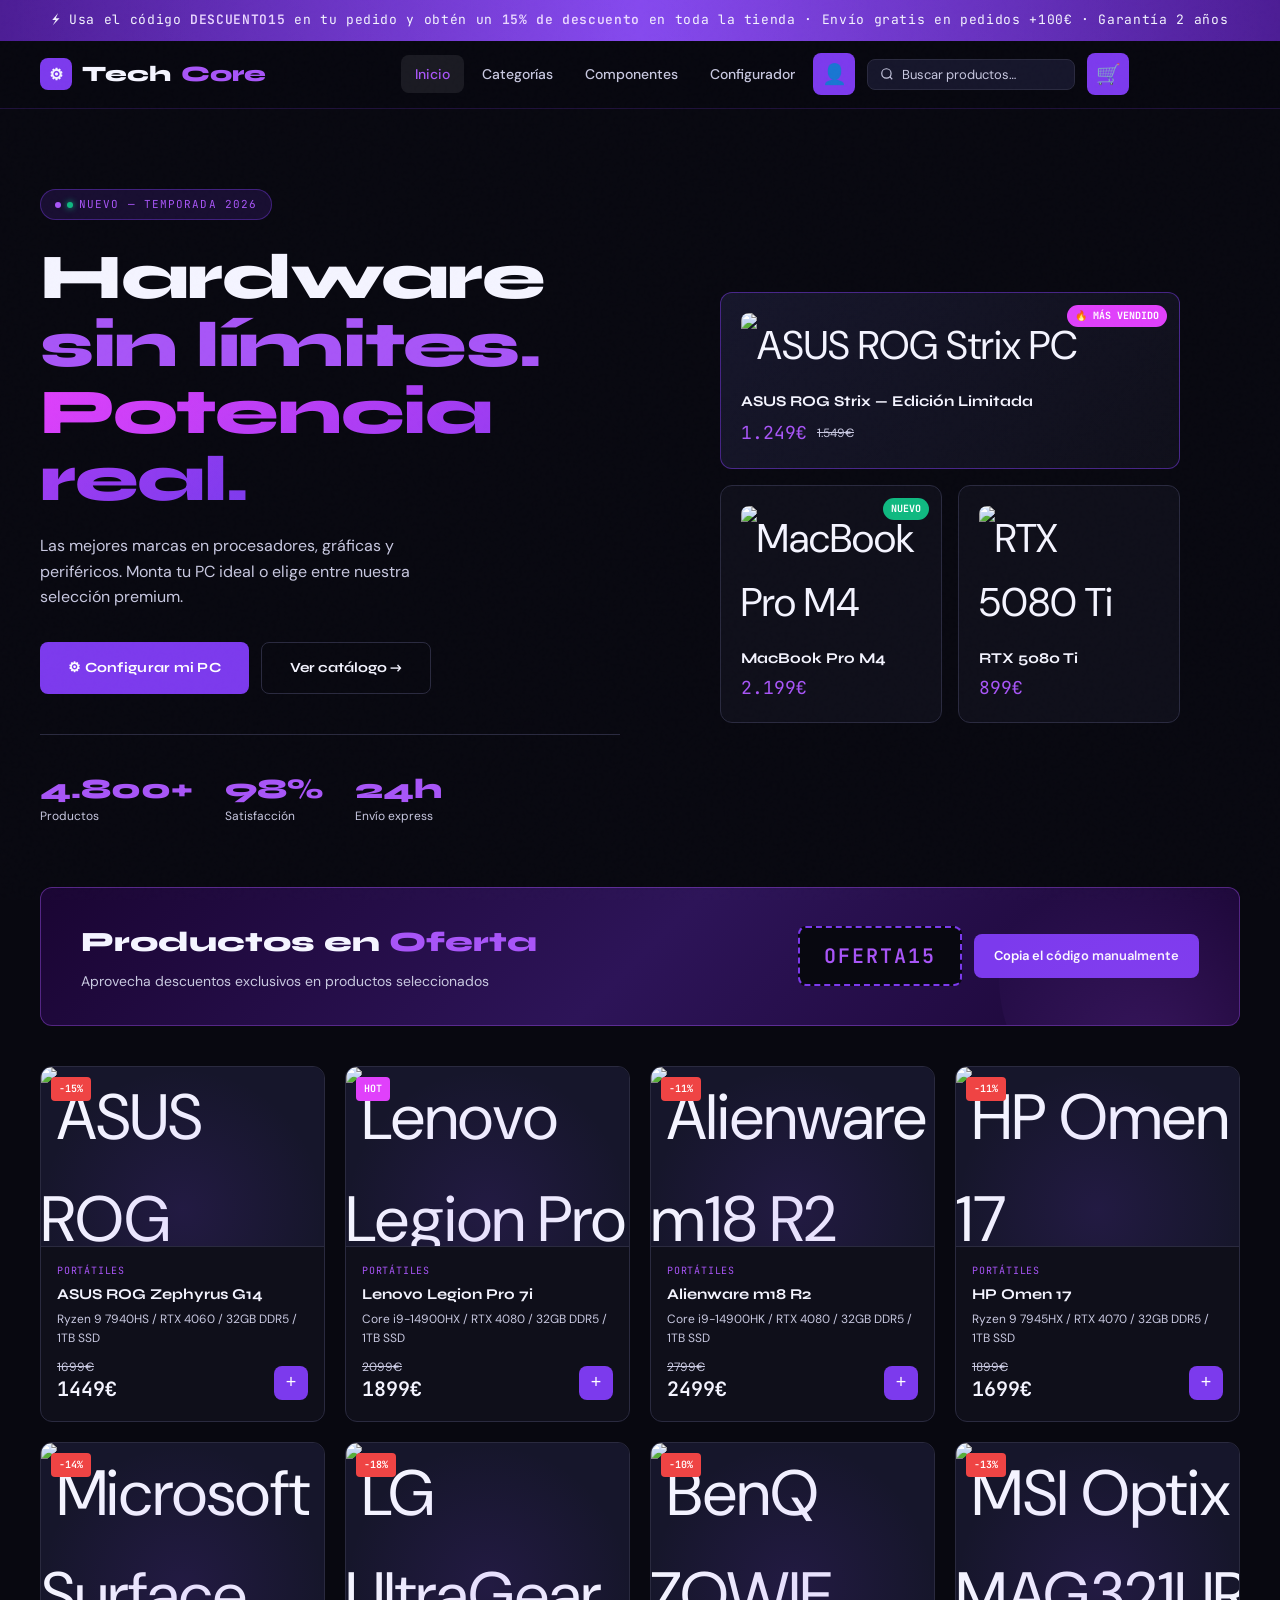
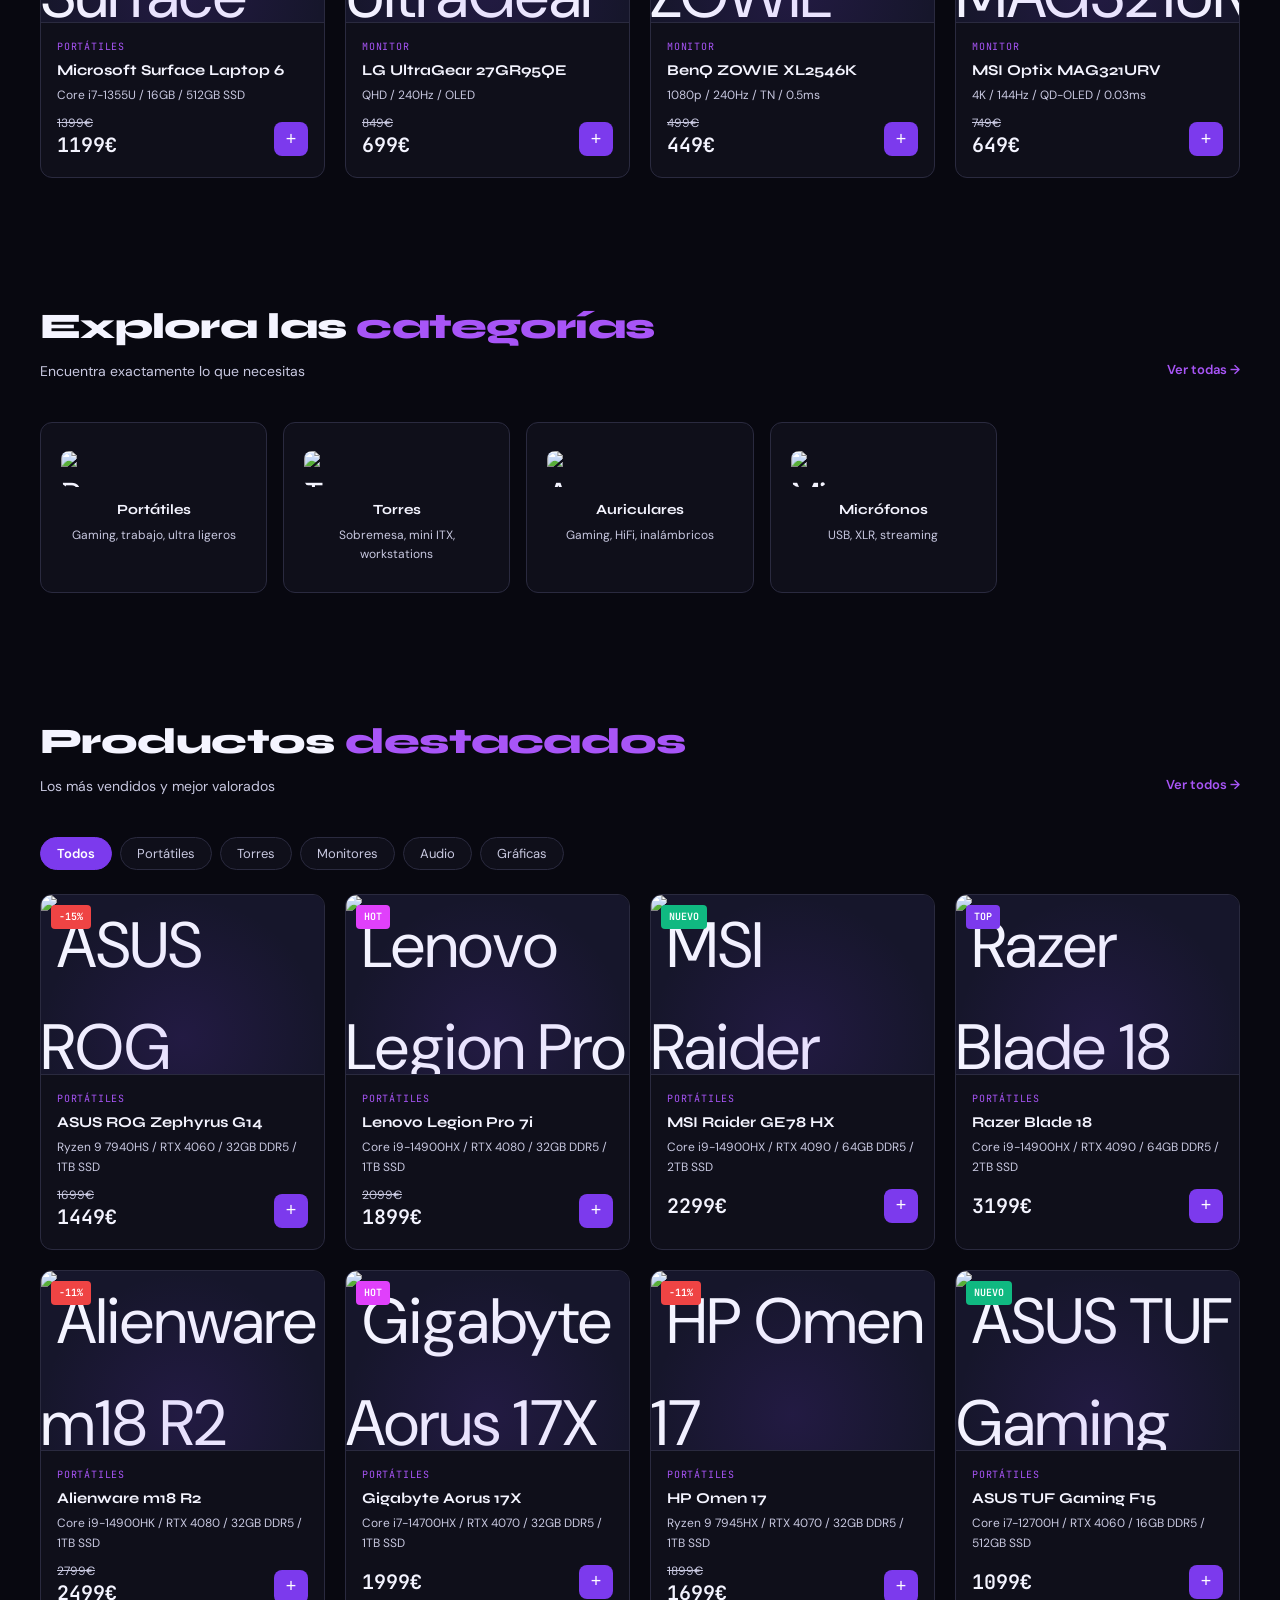
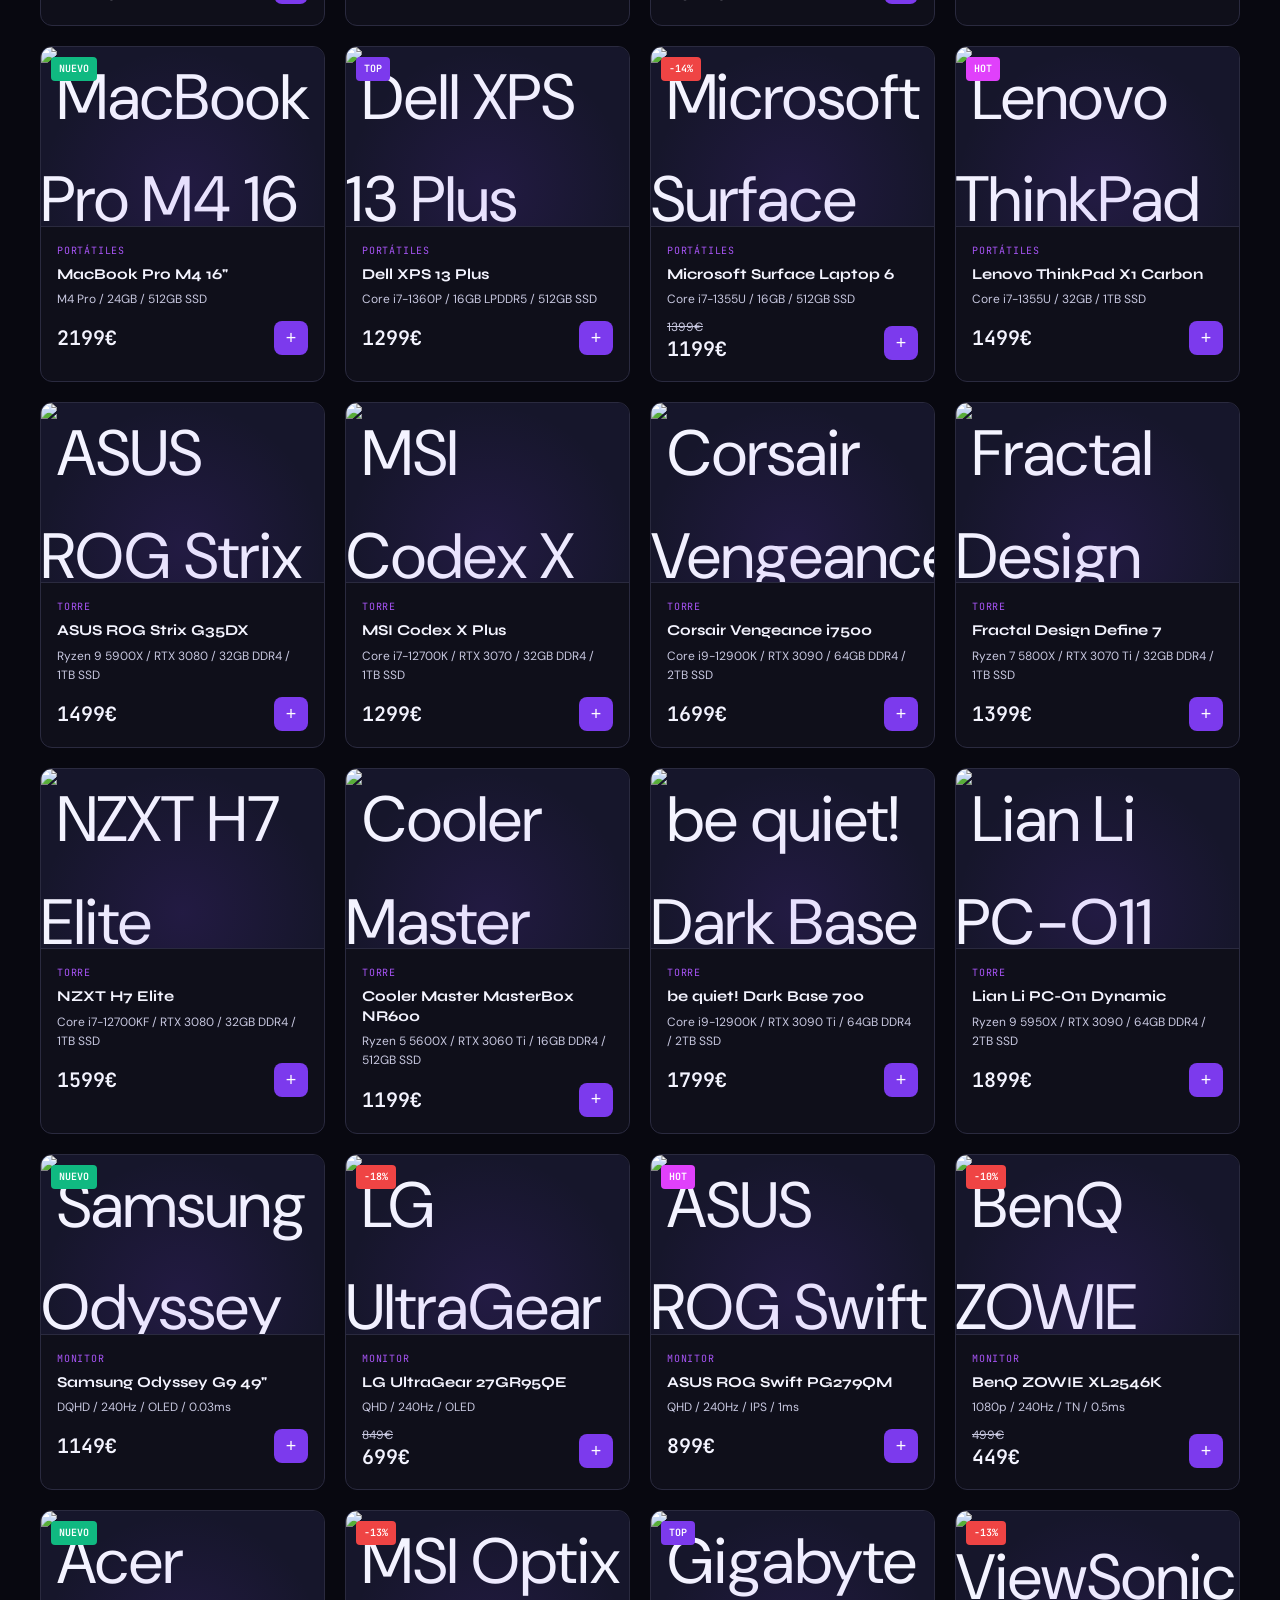
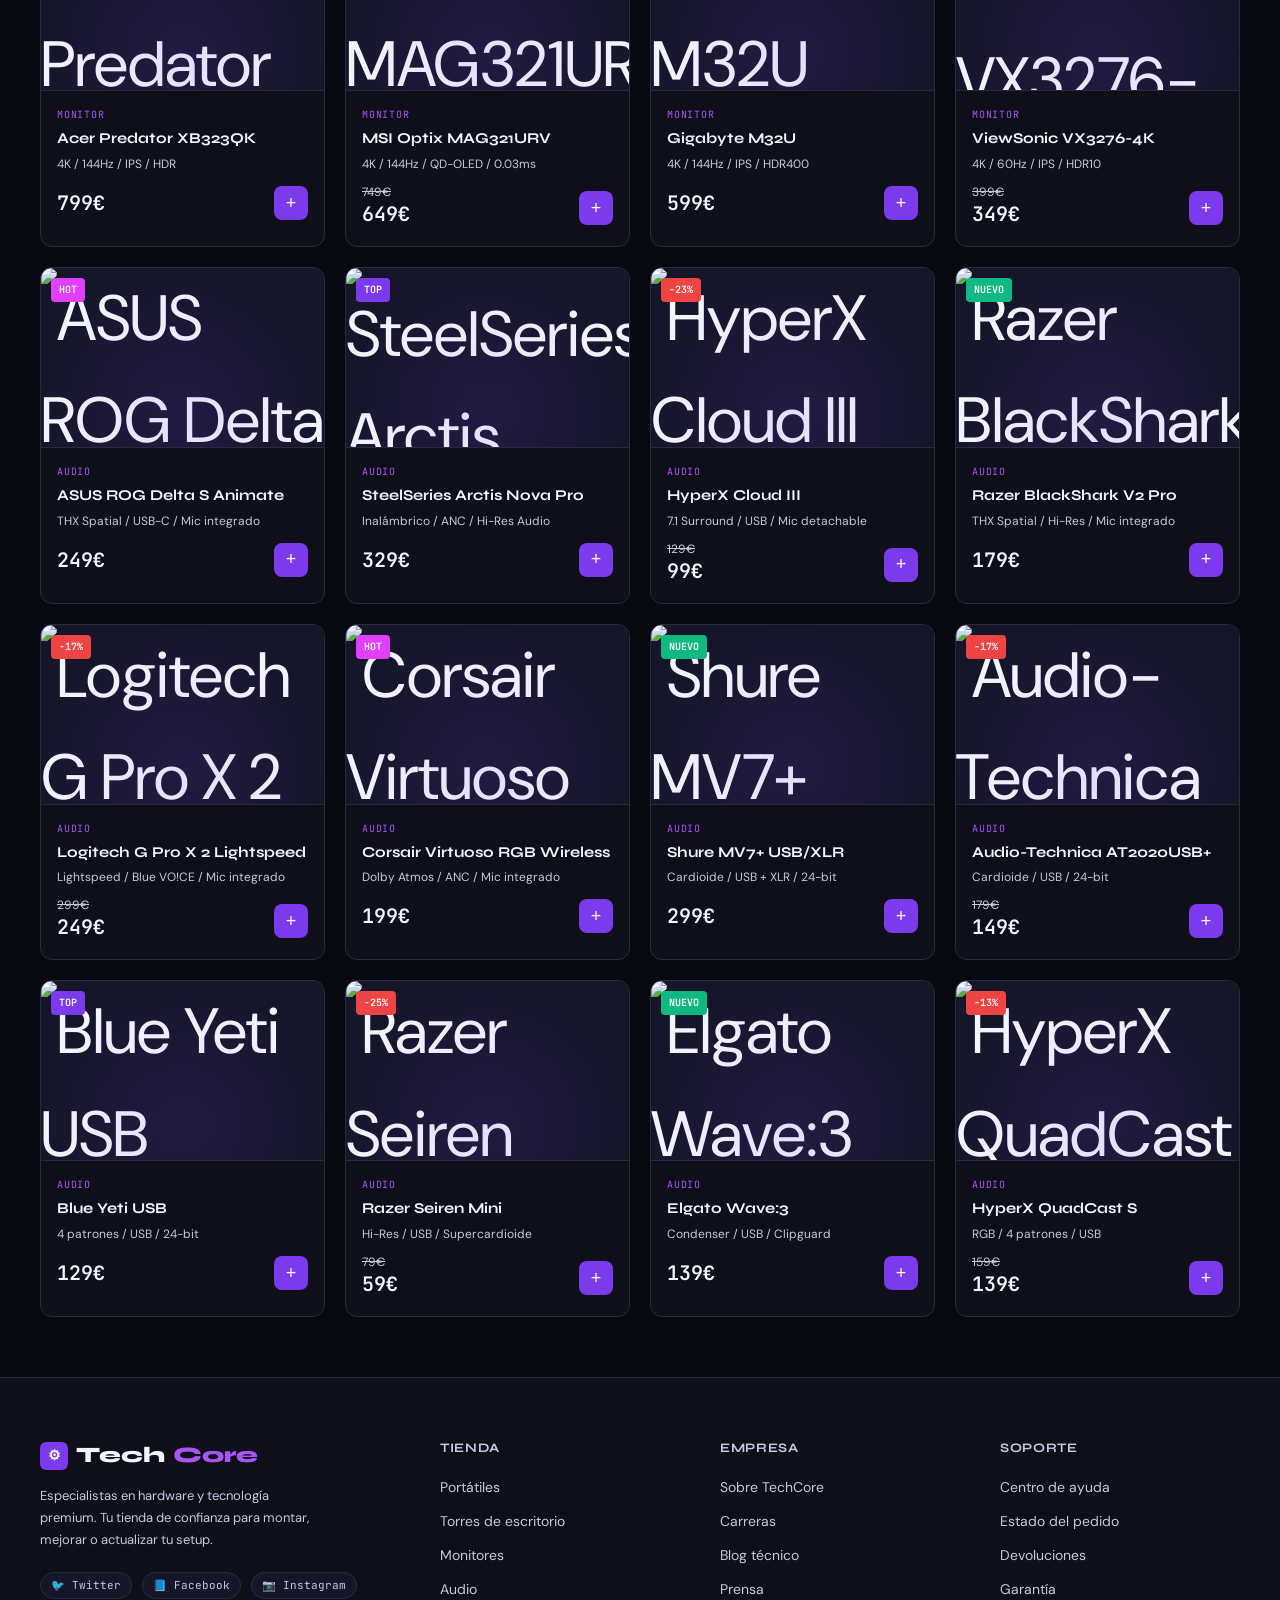
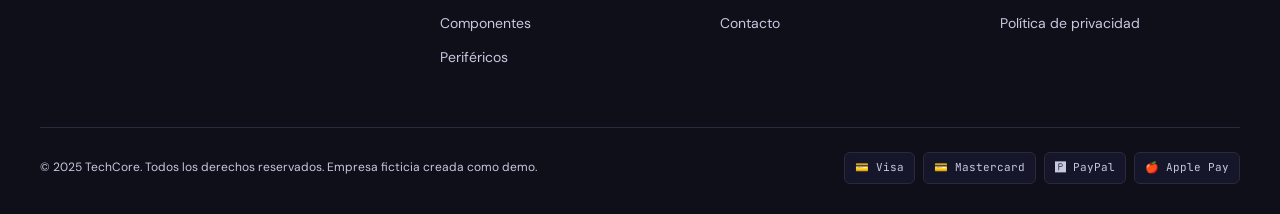
==== commit 0b68a34e: "subida web" ====
--- a/index.html
+++ b/index.html
@@ -945,7 +945,7 @@
   <div class="hero-text reveal">
     <div class="hero-badge">
       <span class="glow-dot"></span>
-      Nuevo — Temporada 2025
+      Nuevo — Temporada 2026
     </div>
     <h1 class="hero-title">
       Hardware<br>
